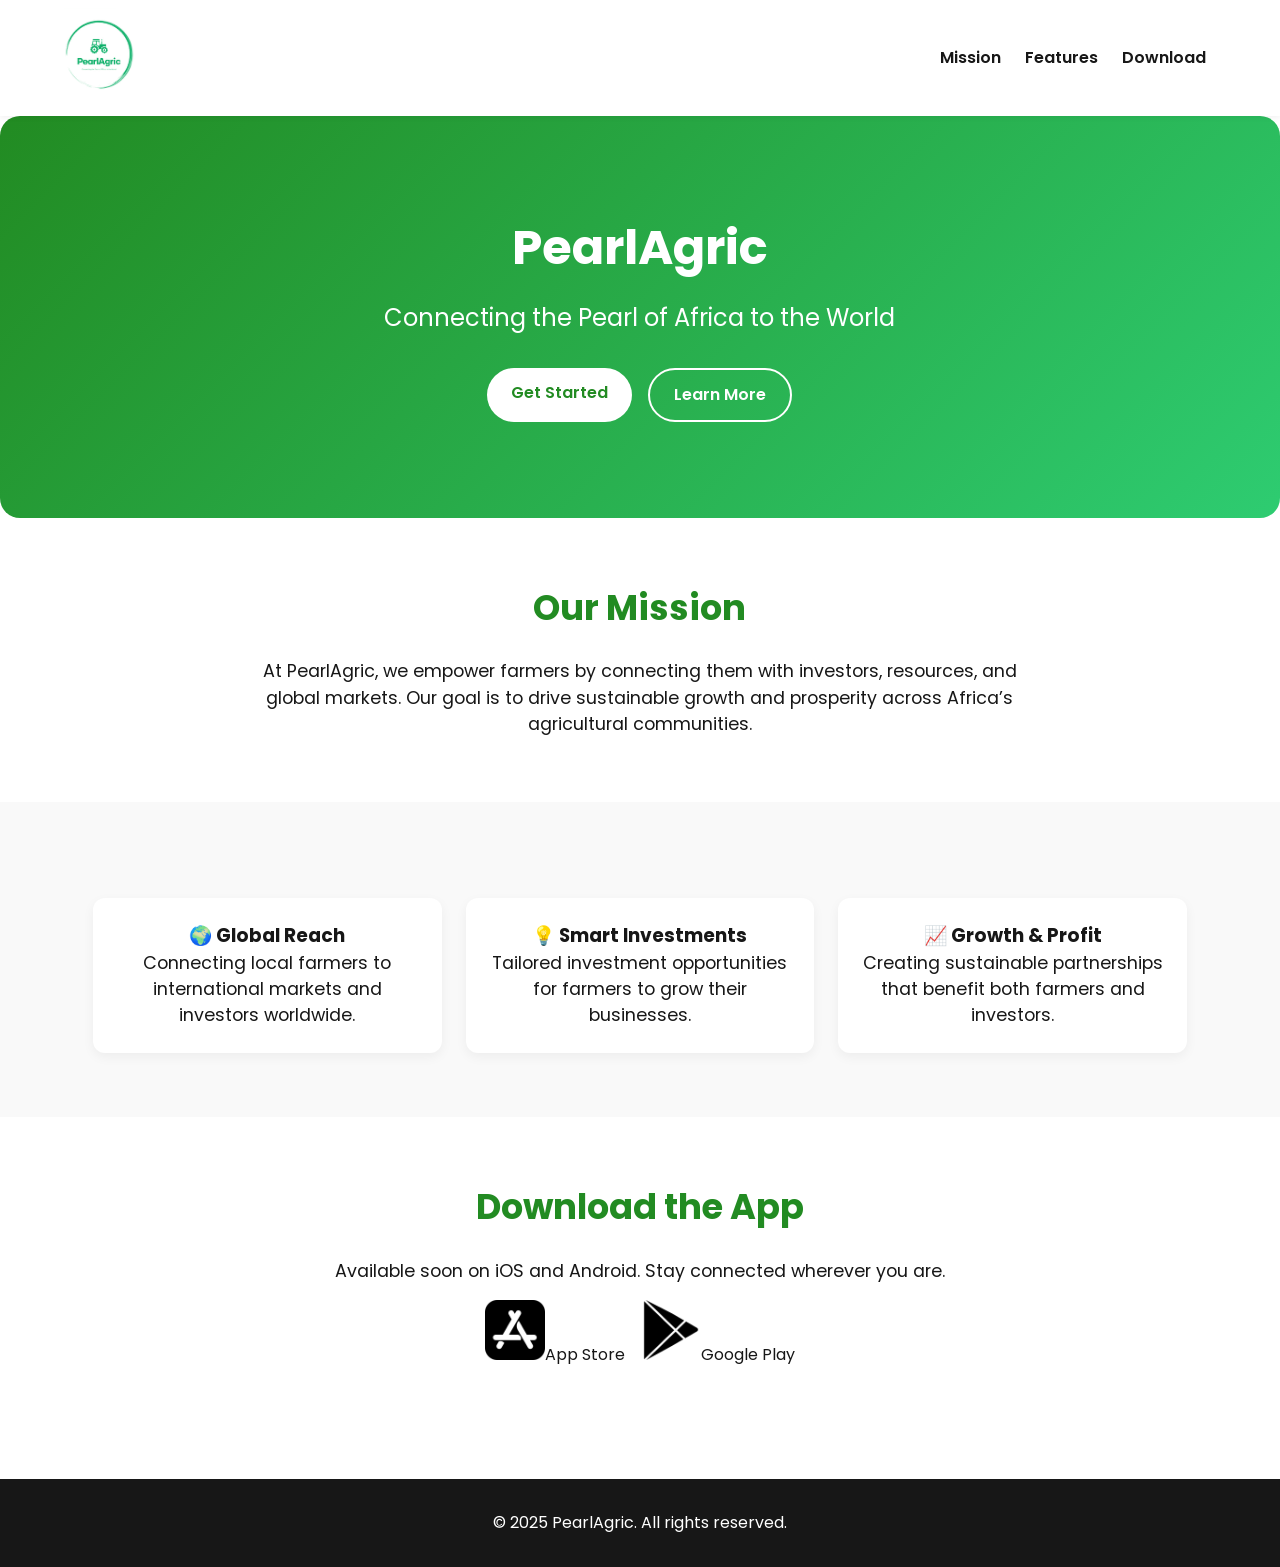
==== index.html @ 077fff8e "Initial commit - PearlAgric landing page" ====
<!DOCTYPE html>
<html lang="en">
<head>
  <meta charset="UTF-8" />
  <meta name="viewport" content="width=device-width, initial-scale=1.0"/>
  <title>PearlAgric | Connecting the Pearl of Africa to the World</title>
  <link rel="stylesheet" href="styles.css"/>
  <link rel="preconnect" href="https://fonts.googleapis.com">
  <link href="https://fonts.googleapis.com/css2?family=Poppins:wght@400;600;700&family=Roboto+Mono:wght@400;500&display=swap" rel="stylesheet">
</head>
<body>
  <!-- Navbar -->
  <header class="navbar">
    <div class="container nav-content">
      <img src="images/logo.png" alt="PearlAgric Logo" class="logo"/>
      <nav>
        <ul>
          <li><a href="#mission">Mission</a></li>
          <li><a href="#features">Features</a></li>
          <li><a href="#download">Download</a></li>
        </ul>
      </nav>
    </div>
  </header>

  <!-- Hero Section -->
  <section class="hero">
    <div class="container hero-content">
      <h1>PearlAgric</h1>
      <p class="slogan">Connecting the Pearl of Africa to the World</p>
      <div class="cta-buttons">
        <a href="#download" class="btn primary">Get Started</a>
        <a href="#mission" class="btn secondary">Learn More</a>
      </div>
    </div>
  </section>

  <!-- Mission Section -->
  <section id="mission" class="section">
    <div class="container">
      <h2>Our Mission</h2>
      <p>
        At PearlAgric, we empower farmers by connecting them with investors, resources, 
        and global markets. Our goal is to drive sustainable growth and prosperity across Africa’s agricultural communities.
      </p>
    </div>
  </section>

  <!-- Features Section -->
  <section id="features" class="section light">
    <div class="container features-grid">
      <div class="feature-card">
        <h3>🌍 Global Reach</h3>
        <p>Connecting local farmers to international markets and investors worldwide.</p>
      </div>
      <div class="feature-card">
        <h3>💡 Smart Investments</h3>
        <p>Tailored investment opportunities for farmers to grow their businesses.</p>
      </div>
      <div class="feature-card">
        <h3>📈 Growth & Profit</h3>
        <p>Creating sustainable partnerships that benefit both farmers and investors.</p>
      </div>
    </div>
  </section>

  <!-- Download Section -->
  <section id="download" class="section download-section">
    <div class="container download-content">
      <h2>Download the App</h2>
      <p>Available soon on iOS and Android. Stay connected wherever you are.</p>
      <div class="store-buttons">
        <a href="#"><img src="images/appstore.png" alt="Download on App Store"/><span>App Store</span></a>
        <a href="#"><img src="images/playstore.png" alt="Get it on Google Play"/><span>Google Play</span></a>
      </div>
    </div>
  </section>

  <!-- Footer -->
  <footer class="footer">
    <div class="container">
      <p>© 2025 PearlAgric. All rights reserved.</p>
    </div>
  </footer>
</body>
</html>
---- styles.css ----
/* Reset & Global */
* {
  margin: 0;
  padding: 0;
  box-sizing: border-box;
}

body {
  font-family: 'Poppins', sans-serif;
  background: #fff;
  color: #171717;
  line-height: 1.5;
}

a {
  text-decoration: none;
  color: inherit;
}

/* Container */
.container {
  width: 90%;
  max-width: 1200px;
  margin: 0 auto;
}

/* Navbar */
.navbar {
  background: #fff;
  box-shadow: 0 2px 5px rgba(0,0,0,0.05);
  padding: 0.5rem 0;
  position: sticky;
  top: 0;
  z-index: 10;
}

.nav-content {
  display: flex;
  justify-content: space-between;
  align-items: center;
  flex-wrap: wrap;
  gap: 1rem;
  padding: 5
}

.logo {
  max-height: 100px;
  width: auto;
}

.nav-content ul {
  display: flex;
  list-style: none;
  gap: 1.5rem;
  flex-wrap: wrap;
padding-right: 10px
}

.nav-content a {
  font-weight: 600;
  transition: 0.3s;
}

.nav-content a:hover {
  color: #228b22;
}

/* Hero */
.hero {
  background: linear-gradient(135deg, #228b22, #2ecc71);
  color: #fff;
  text-align: center;
  padding: clamp(3rem, 10vw, 6rem) 2rem;
  border-radius: 20px;
}

.hero h1 {
  font-size: clamp(2rem, 6vw, 3rem);
  font-weight: 700;
}

.slogan {
  margin: 1rem 0;
  font-size: clamp(1rem, 3vw, 1.5rem);
}

.cta-buttons {
  margin-top: 2rem;
  display: flex;
  gap: 1rem;
  justify-content: center;
  flex-wrap: wrap;
}

.btn {
  padding: 0.8rem 1.5rem;
  border-radius: 30px;
  font-weight: 600;
  text-decoration: none;
  transition: 0.3s;
}

.btn.primary {
  background: #fff;
  color: #228b22;
}

.btn.primary:hover {
  background: #f2f2f2;
}

.btn.secondary {
  border: 2px solid #fff;
  color: #fff;
}

.btn.secondary:hover {
  background: rgba(255,255,255,0.1);
}

/* Sections */
.section {
  padding: 4rem 2rem;
  text-align: center;
}

.section.light {
  background: #f9f9f9;
}

.section h2 {
  font-size: clamp(1.5rem, 4vw, 2.2rem);
  margin-bottom: 1.5rem;
  color: #228b22;
}

.section p {
  max-width: 800px;
  margin: 0 auto;
  font-size: clamp(0.9rem, 2.5vw, 1.1rem);
}

/* Features */
.features-grid {
  display: grid;
  grid-template-columns: repeat(auto-fit, minmax(220px, 1fr));
  gap: 1.5rem;
  margin-top: 2rem;
}

.feature-card {
  background: #fff;
  padding: 1.5rem;
  border-radius: 12px;
  box-shadow: 0 4px 12px rgba(0,0,0,0.05);
  transition: transform 0.3s;
}

.feature-card:hover {
  transform: translateY(-5px);
}

/* Download Section */
.download-content {
  display: flex;
  flex-direction: column;
  align-items: center;
}

.store-buttons {
  display: flex;
  gap: 1rem;
  flex-wrap: wrap;
  justify-content: center;
  margin-top: 1rem;
}

.store-buttons img {
  height: 60px;
  transition: transform 0.2s;
}

.store-buttons img:hover {
  transform: scale(1.05);
}

/* Footer */
.footer {
  background: #171717;
  color: #fff;
  text-align: center;
  padding: 2rem 0;
  margin-top: 3rem;
}

/* Responsive tweaks */
@media (max-width: 768px) {
  .nav-content ul {
    flex-direction: column;
    gap: 0.8rem;
    margin-top: 0.5rem;
  }

  .cta-buttons {
    flex-direction: column;
  }

  .features-grid {
    gap: 1rem;
  }

  .hero h1 {
    font-size: 2rem;
  }

  .slogan {
    font-size: 1rem;
  }
}

@media (max-width: 480px) {
  .hero {
    padding: 2rem 1rem;
  }

  .btn {
    width: 100%;
    text-align: center;
  }
}
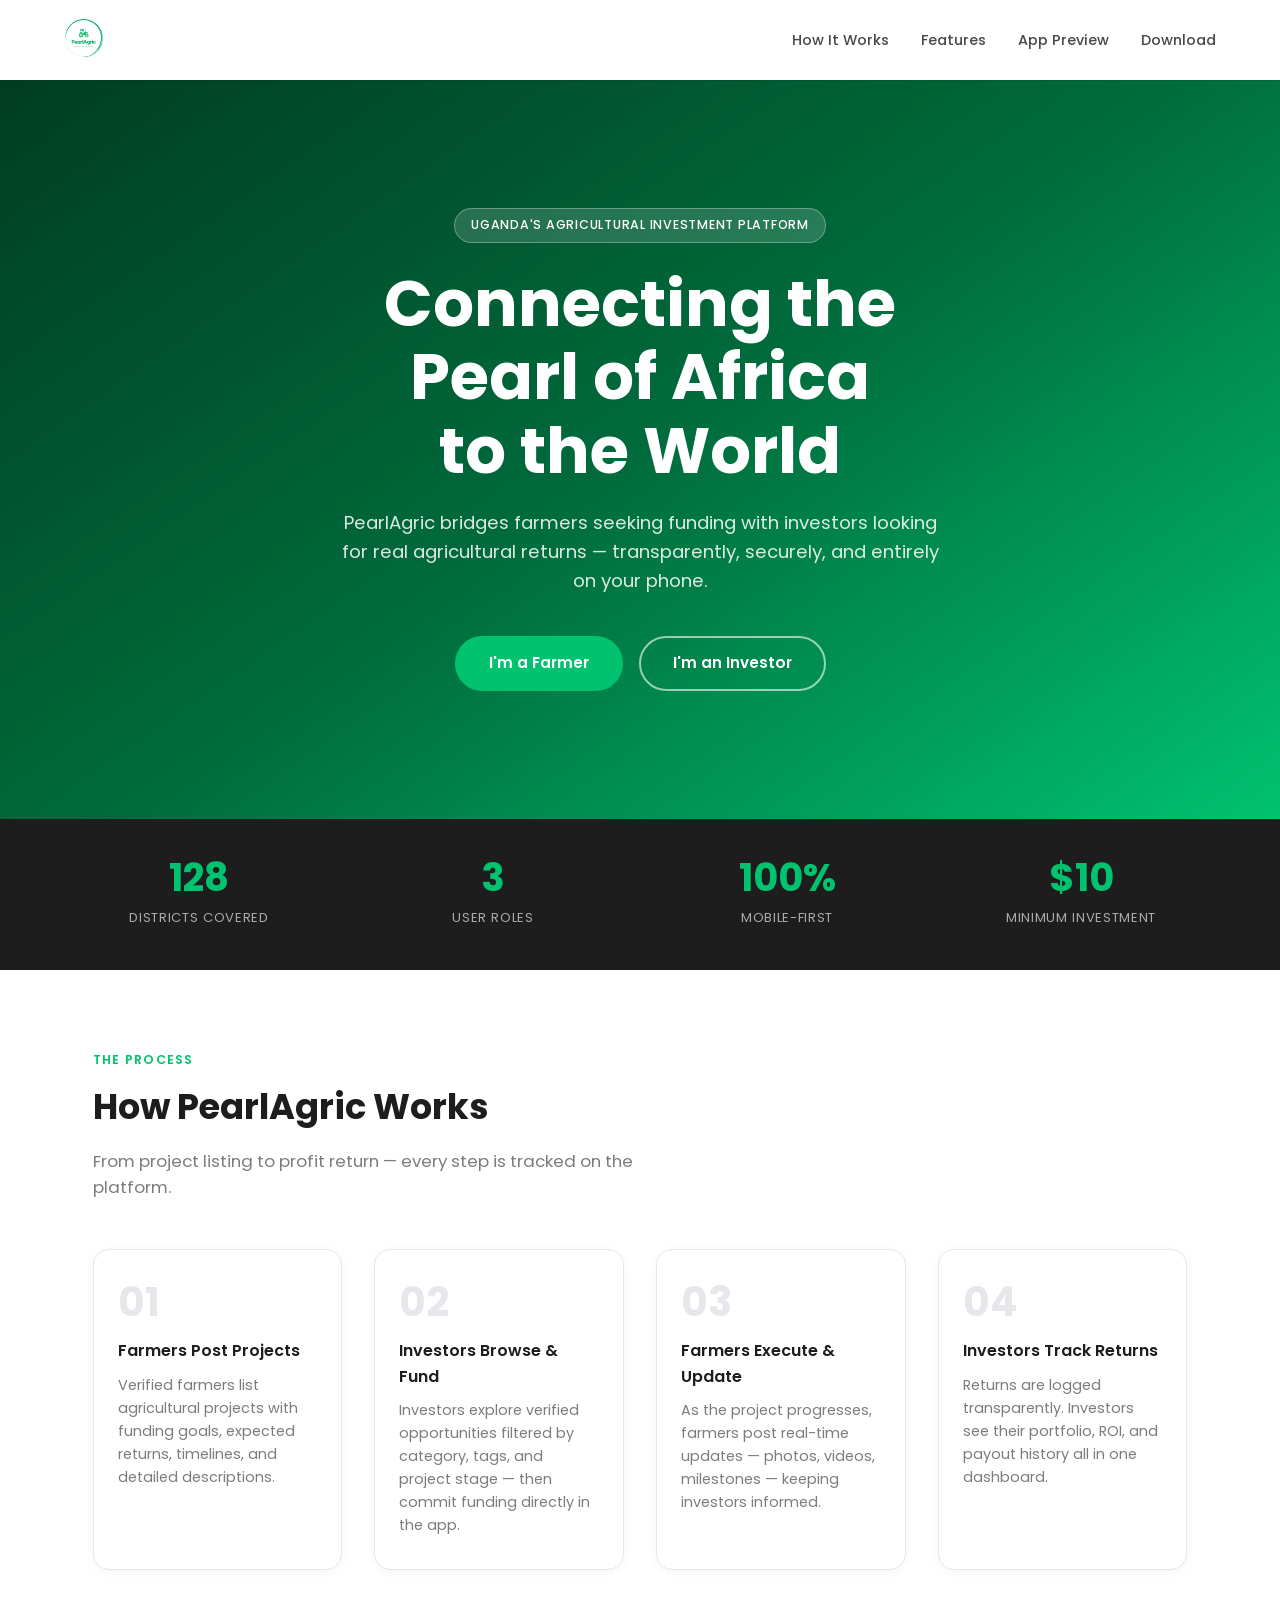
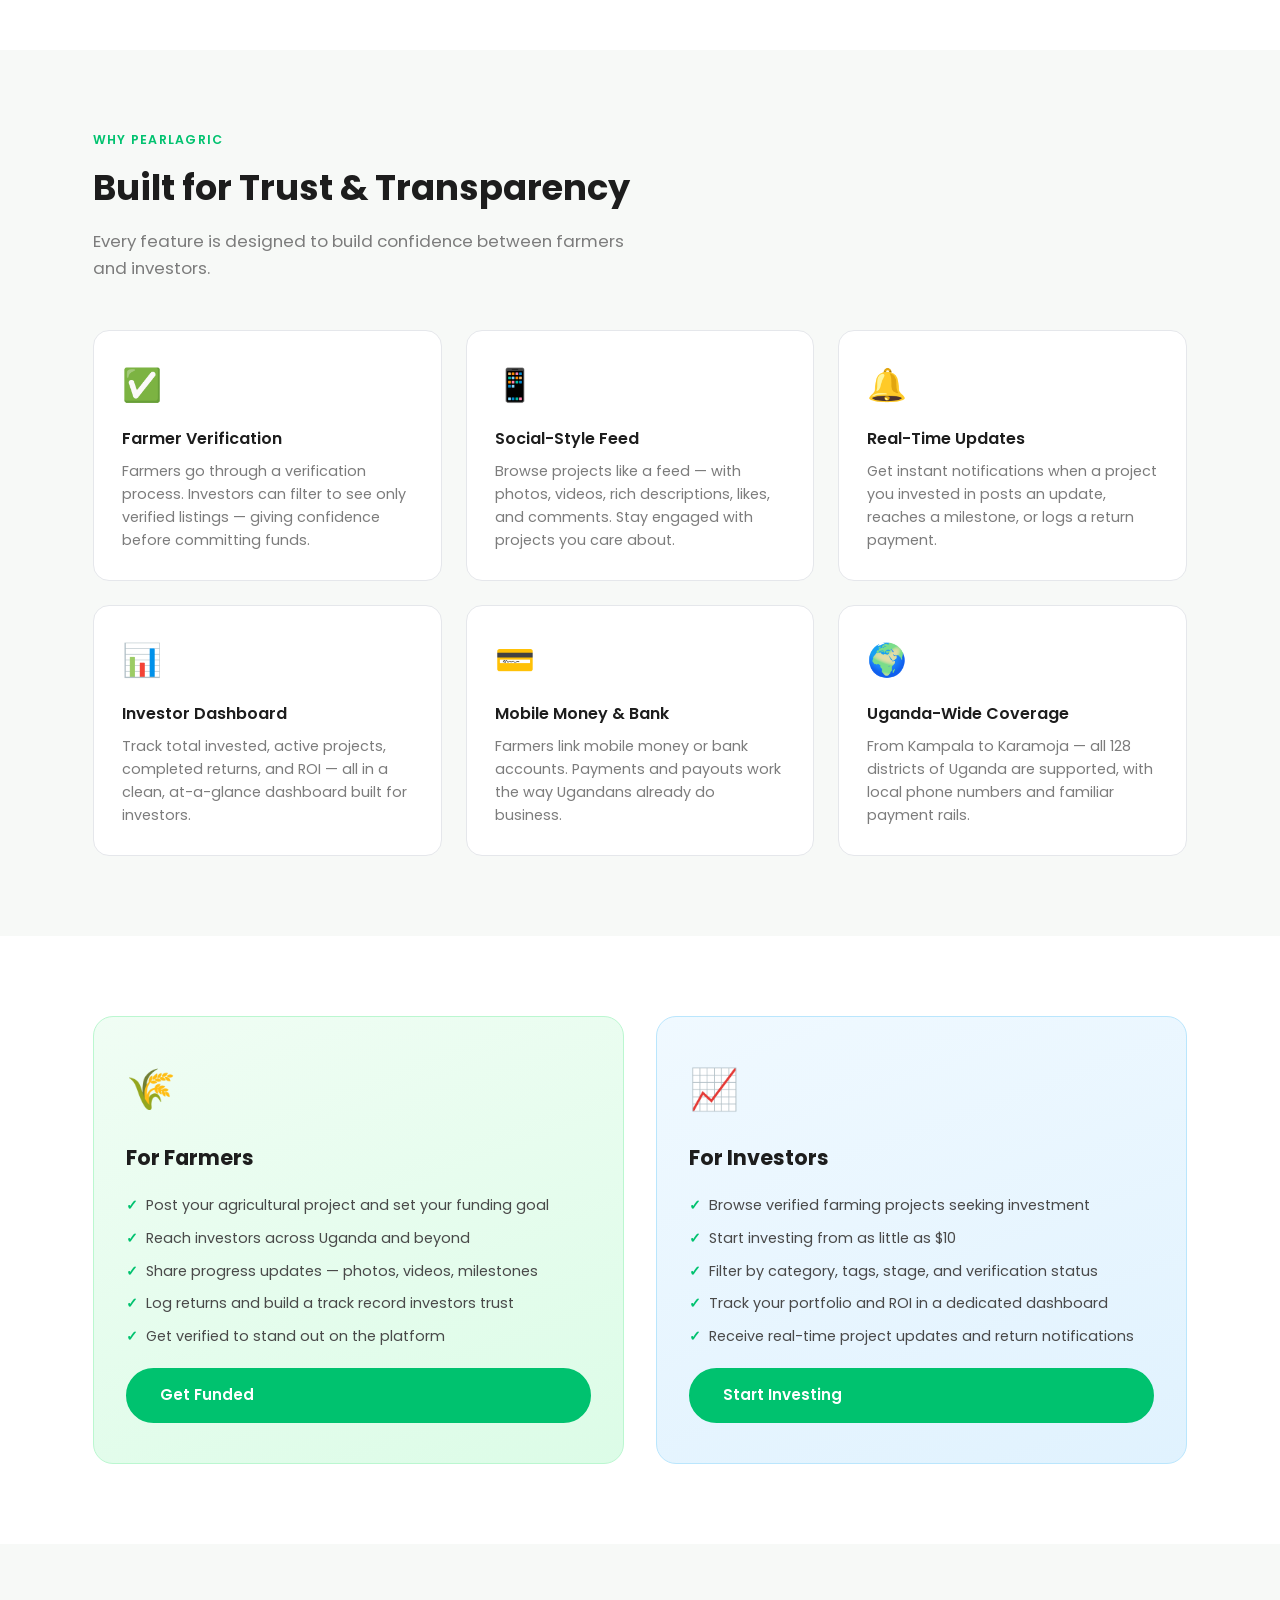
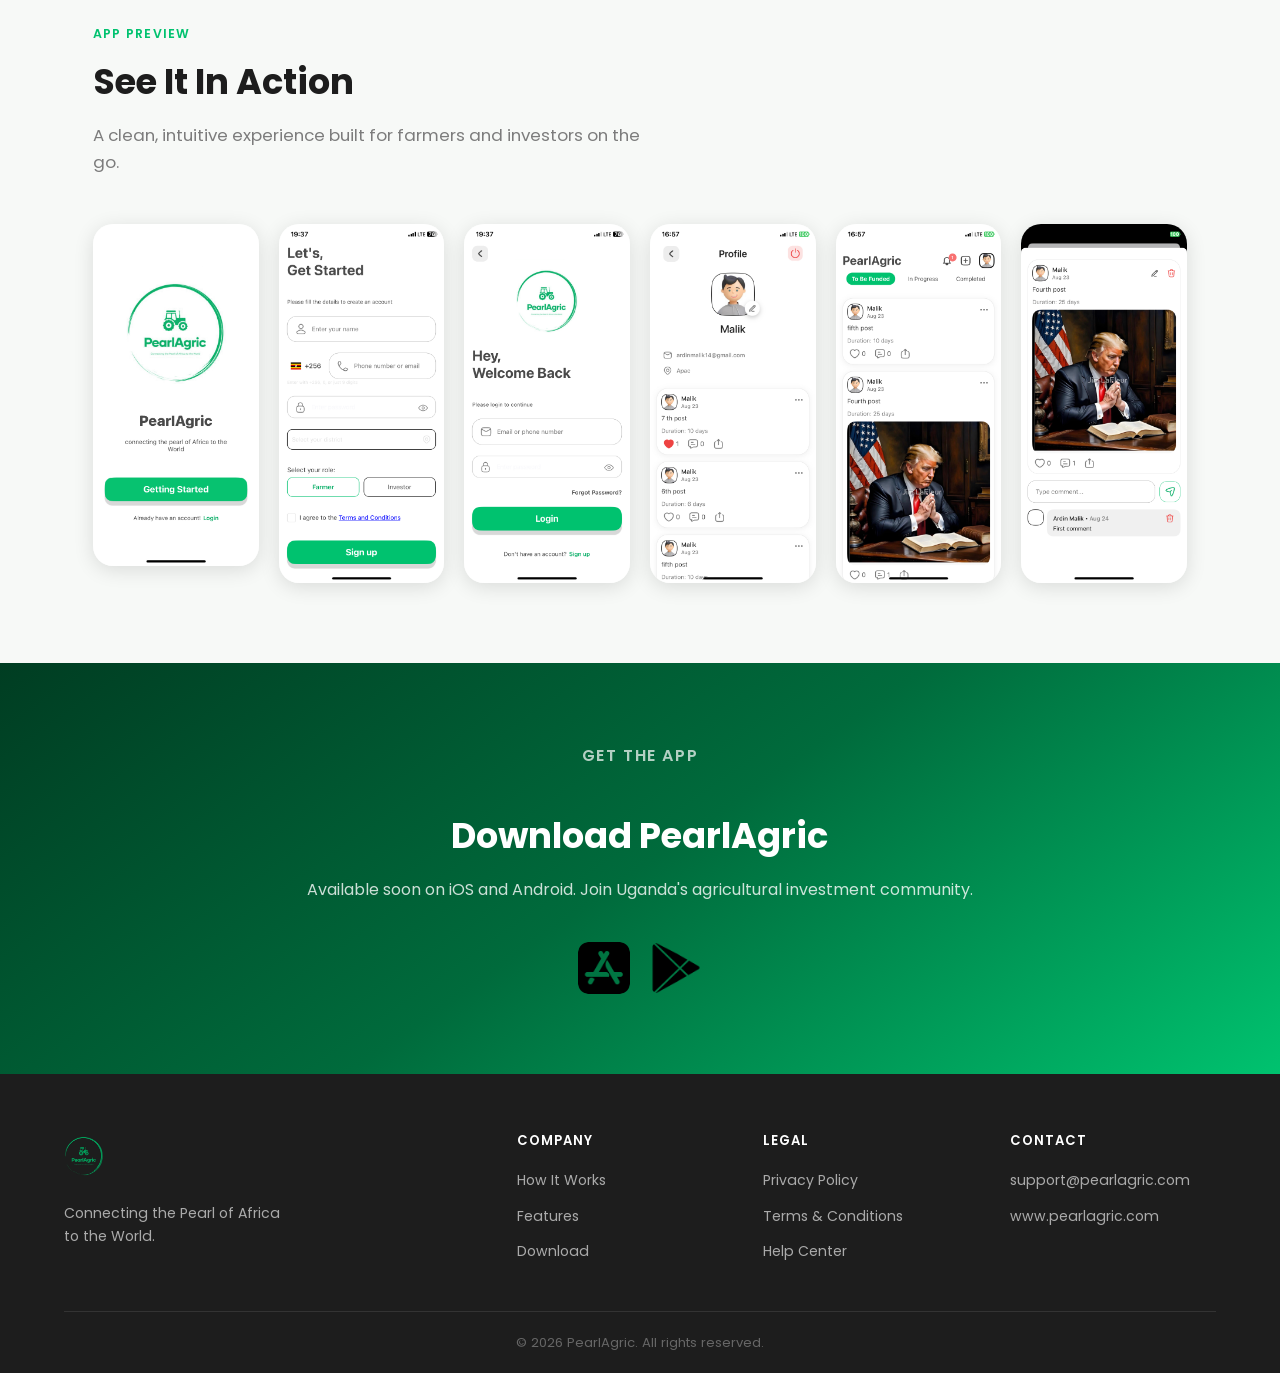
==== commit 5f1a20dc: "Redesign landing page to reflect PearlAgric app Rewrote index.html and styles.css to accurately repr" ====
--- a/index.html
+++ b/index.html
@@ -6,81 +6,231 @@
   <title>PearlAgric | Connecting the Pearl of Africa to the World</title>
   <link rel="stylesheet" href="styles.css"/>
   <link rel="preconnect" href="https://fonts.googleapis.com">
-  <link href="https://fonts.googleapis.com/css2?family=Poppins:wght@400;600;700&family=Roboto+Mono:wght@400;500&display=swap" rel="stylesheet">
+  <link href="https://fonts.googleapis.com/css2?family=Poppins:wght@400;500;600;700&display=swap" rel="stylesheet">
 </head>
 <body>
+
   <!-- Navbar -->
   <header class="navbar">
     <div class="container nav-content">
       <img src="images/logo.png" alt="PearlAgric Logo" class="logo"/>
       <nav>
         <ul>
-          <li><a href="#mission">Mission</a></li>
+          <li><a href="#how-it-works">How It Works</a></li>
+          <li><a href="#features">Features</a></li>
+          <li><a href="#screenshots">App Preview</a></li>
+          <li><a href="#download">Download</a></li>
+        </ul>
+      </nav>
+    </div>
+  </header>
+
+  <!-- Hero -->
+  <section class="hero">
+    <div class="container hero-content">
+      <span class="hero-badge">Uganda's Agricultural Investment Platform</span>
+      <h1>Connecting the<br/>Pearl of Africa<br/>to the World</h1>
+      <p class="slogan">PearlAgric bridges farmers seeking funding with investors looking for real agricultural returns — transparently, securely, and entirely on your phone.</p>
+      <div class="cta-buttons">
+        <a href="#download" class="btn primary">I'm a Farmer</a>
+        <a href="#download" class="btn secondary">I'm an Investor</a>
+      </div>
+    </div>
+  </section>
+
+  <!-- Stats Bar -->
+  <section class="stats-bar">
+    <div class="container stats-grid">
+      <div class="stat">
+        <span class="stat-number">128</span>
+        <span class="stat-label">Districts Covered</span>
+      </div>
+      <div class="stat">
+        <span class="stat-number">3</span>
+        <span class="stat-label">User Roles</span>
+      </div>
+      <div class="stat">
+        <span class="stat-number">100%</span>
+        <span class="stat-label">Mobile-First</span>
+      </div>
+      <div class="stat">
+        <span class="stat-number">$10</span>
+        <span class="stat-label">Minimum Investment</span>
+      </div>
+    </div>
+  </section>
+
+  <!-- How It Works -->
+  <section id="how-it-works" class="section">
+    <div class="container">
+      <p class="section-label">The Process</p>
+      <h2>How PearlAgric Works</h2>
+      <p class="section-sub">From project listing to profit return — every step is tracked on the platform.</p>
+      <div class="steps-grid">
+        <div class="step">
+          <div class="step-number">01</div>
+          <h3>Farmers Post Projects</h3>
+          <p>Verified farmers list agricultural projects with funding goals, expected returns, timelines, and detailed descriptions.</p>
+        </div>
+        <div class="step">
+          <div class="step-number">02</div>
+          <h3>Investors Browse & Fund</h3>
+          <p>Investors explore verified opportunities filtered by category, tags, and project stage — then commit funding directly in the app.</p>
+        </div>
+        <div class="step">
+          <div class="step-number">03</div>
+          <h3>Farmers Execute & Update</h3>
+          <p>As the project progresses, farmers post real-time updates — photos, videos, milestones — keeping investors informed.</p>
+        </div>
+        <div class="step">
+          <div class="step-number">04</div>
+          <h3>Investors Track Returns</h3>
+          <p>Returns are logged transparently. Investors see their portfolio, ROI, and payout history all in one dashboard.</p>
+        </div>
+      </div>
+    </div>
+  </section>
+
+  <!-- Features -->
+  <section id="features" class="section light">
+    <div class="container">
+      <p class="section-label">Why PearlAgric</p>
+      <h2>Built for Trust & Transparency</h2>
+      <p class="section-sub">Every feature is designed to build confidence between farmers and investors.</p>
+      <div class="features-grid">
+        <div class="feature-card">
+          <div class="feature-icon">✅</div>
+          <h3>Farmer Verification</h3>
+          <p>Farmers go through a verification process. Investors can filter to see only verified listings — giving confidence before committing funds.</p>
+        </div>
+        <div class="feature-card">
+          <div class="feature-icon">📱</div>
+          <h3>Social-Style Feed</h3>
+          <p>Browse projects like a feed — with photos, videos, rich descriptions, likes, and comments. Stay engaged with projects you care about.</p>
+        </div>
+        <div class="feature-card">
+          <div class="feature-icon">🔔</div>
+          <h3>Real-Time Updates</h3>
+          <p>Get instant notifications when a project you invested in posts an update, reaches a milestone, or logs a return payment.</p>
+        </div>
+        <div class="feature-card">
+          <div class="feature-icon">📊</div>
+          <h3>Investor Dashboard</h3>
+          <p>Track total invested, active projects, completed returns, and ROI — all in a clean, at-a-glance dashboard built for investors.</p>
+        </div>
+        <div class="feature-card">
+          <div class="feature-icon">💳</div>
+          <h3>Mobile Money & Bank</h3>
+          <p>Farmers link mobile money or bank accounts. Payments and payouts work the way Ugandans already do business.</p>
+        </div>
+        <div class="feature-card">
+          <div class="feature-icon">🌍</div>
+          <h3>Uganda-Wide Coverage</h3>
+          <p>From Kampala to Karamoja — all 128 districts of Uganda are supported, with local phone numbers and familiar payment rails.</p>
+        </div>
+      </div>
+    </div>
+  </section>
+
+  <!-- For Farmers vs Investors -->
+  <section class="audience-split section">
+    <div class="container audience-grid">
+      <div class="audience-card farmer">
+        <div class="audience-icon">🌾</div>
+        <h3>For Farmers</h3>
+        <ul>
+          <li>Post your agricultural project and set your funding goal</li>
+          <li>Reach investors across Uganda and beyond</li>
+          <li>Share progress updates — photos, videos, milestones</li>
+          <li>Log returns and build a track record investors trust</li>
+          <li>Get verified to stand out on the platform</li>
+        </ul>
+        <a href="#download" class="btn primary">Get Funded</a>
+      </div>
+      <div class="audience-card investor">
+        <div class="audience-icon">📈</div>
+        <h3>For Investors</h3>
+        <ul>
+          <li>Browse verified farming projects seeking investment</li>
+          <li>Start investing from as little as $10</li>
+          <li>Filter by category, tags, stage, and verification status</li>
+          <li>Track your portfolio and ROI in a dedicated dashboard</li>
+          <li>Receive real-time project updates and return notifications</li>
+        </ul>
+        <a href="#download" class="btn primary">Start Investing</a>
+      </div>
+    </div>
+  </section>
+
+  <!-- App Screenshots -->
+  <section id="screenshots" class="section light">
+    <div class="container">
+      <p class="section-label">App Preview</p>
+      <h2>See It In Action</h2>
+      <p class="section-sub">A clean, intuitive experience built for farmers and investors on the go.</p>
+      <div class="screenshots-grid">
+        <img src="screenshots/upcoming-app/screenshot1.png" alt="PearlAgric app screenshot 1" class="screenshot"/>
+        <img src="screenshots/upcoming-app/screenshot2.png" alt="PearlAgric app screenshot 2" class="screenshot"/>
+        <img src="screenshots/upcoming-app/screenshot3.PNG" alt="PearlAgric app screenshot 3" class="screenshot"/>
+        <img src="screenshots/upcoming-app/screenshot4.jpg" alt="PearlAgric app screenshot 4" class="screenshot"/>
+        <img src="screenshots/upcoming-app/screenshot5.png" alt="PearlAgric app screenshot 5" class="screenshot"/>
+        <img src="screenshots/upcoming-app/screenshot6.png" alt="PearlAgric app screenshot 6" class="screenshot"/>
+      </div>
+    </div>
+  </section>
+
+  <!-- Download -->
+  <section id="download" class="section download-section">
+    <div class="container download-content">
+      <p class="section-label light-label">Get the App</p>
+      <h2>Download PearlAgric</h2>
+      <p>Available soon on iOS and Android. Join Uganda's agricultural investment community.</p>
+      <div class="store-buttons">
+        <a href="#" class="store-btn">
+          <img src="images/appstore.png" alt="Download on the App Store"/>
+        </a>
+        <a href="#" class="store-btn">
+          <img src="images/playstore.png" alt="Get it on Google Play"/>
+        </a>
+      </div>
+    </div>
+  </section>
+
+  <!-- Footer -->
+  <footer class="footer">
+    <div class="container footer-content">
+      <div class="footer-brand">
+        <img src="images/logo.png" alt="PearlAgric Logo" class="footer-logo"/>
+        <p>Connecting the Pearl of Africa to the World.</p>
+      </div>
+      <div class="footer-links">
+        <h4>Company</h4>
+        <ul>
+          <li><a href="#how-it-works">How It Works</a></li>
           <li><a href="#features">Features</a></li>
           <li><a href="#download">Download</a></li>
         </ul>
-      </nav>
-    </div>
-  </header>
-
-  <!-- Hero Section -->
-  <section class="hero">
-    <div class="container hero-content">
-      <h1>PearlAgric</h1>
-      <p class="slogan">Connecting the Pearl of Africa to the World</p>
-      <div class="cta-buttons">
-        <a href="#download" class="btn primary">Get Started</a>
-        <a href="#mission" class="btn secondary">Learn More</a>
-      </div>
-    </div>
-  </section>
-
-  <!-- Mission Section -->
-  <section id="mission" class="section">
-    <div class="container">
-      <h2>Our Mission</h2>
-      <p>
-        At PearlAgric, we empower farmers by connecting them with investors, resources, 
-        and global markets. Our goal is to drive sustainable growth and prosperity across Africa’s agricultural communities.
-      </p>
-    </div>
-  </section>
-
-  <!-- Features Section -->
-  <section id="features" class="section light">
-    <div class="container features-grid">
-      <div class="feature-card">
-        <h3>🌍 Global Reach</h3>
-        <p>Connecting local farmers to international markets and investors worldwide.</p>
-      </div>
-      <div class="feature-card">
-        <h3>💡 Smart Investments</h3>
-        <p>Tailored investment opportunities for farmers to grow their businesses.</p>
-      </div>
-      <div class="feature-card">
-        <h3>📈 Growth & Profit</h3>
-        <p>Creating sustainable partnerships that benefit both farmers and investors.</p>
-      </div>
-    </div>
-  </section>
-
-  <!-- Download Section -->
-  <section id="download" class="section download-section">
-    <div class="container download-content">
-      <h2>Download the App</h2>
-      <p>Available soon on iOS and Android. Stay connected wherever you are.</p>
-      <div class="store-buttons">
-        <a href="#"><img src="images/appstore.png" alt="Download on App Store"/><span>App Store</span></a>
-        <a href="#"><img src="images/playstore.png" alt="Get it on Google Play"/><span>Google Play</span></a>
-      </div>
-    </div>
-  </section>
-
-  <!-- Footer -->
-  <footer class="footer">
-    <div class="container">
-      <p>© 2025 PearlAgric. All rights reserved.</p>
+      </div>
+      <div class="footer-links">
+        <h4>Legal</h4>
+        <ul>
+          <li><a href="#">Privacy Policy</a></li>
+          <li><a href="#">Terms & Conditions</a></li>
+          <li><a href="#">Help Center</a></li>
+        </ul>
+      </div>
+      <div class="footer-links">
+        <h4>Contact</h4>
+        <ul>
+          <li><a href="mailto:support@pearlagric.com">support@pearlagric.com</a></li>
+          <li><a href="http://www.pearlagric.com">www.pearlagric.com</a></li>
+        </ul>
+      </div>
+    </div>
+    <div class="footer-bottom">
+      <p>© 2026 PearlAgric. All rights reserved.</p>
     </div>
   </footer>
+
 </body>
 </html>
--- a/styles.css
+++ b/styles.css
@@ -8,8 +8,8 @@
 body {
   font-family: 'Poppins', sans-serif;
   background: #fff;
-  color: #171717;
-  line-height: 1.5;
+  color: #494949;
+  line-height: 1.6;
 }
 
 a {
@@ -27,65 +27,86 @@
 /* Navbar */
 .navbar {
   background: #fff;
-  box-shadow: 0 2px 5px rgba(0,0,0,0.05);
-  padding: 0.5rem 0;
+  box-shadow: 0 1px 0 rgba(0,0,0,0.08);
+  padding: 0.75rem 0;
   position: sticky;
   top: 0;
-  z-index: 10;
+  z-index: 100;
 }
 
 .nav-content {
   display: flex;
   justify-content: space-between;
   align-items: center;
+  gap: 1rem;
+}
+
+.logo {
+  height: 56px;
+  width: auto;
+}
+
+.nav-content nav ul {
+  display: flex;
+  list-style: none;
+  gap: 2rem;
   flex-wrap: wrap;
-  gap: 1rem;
-  padding: 5
-}
-
-.logo {
-  max-height: 100px;
-  width: auto;
-}
-
-.nav-content ul {
-  display: flex;
-  list-style: none;
-  gap: 1.5rem;
-  flex-wrap: wrap;
-padding-right: 10px
 }
 
 .nav-content a {
-  font-weight: 600;
-  transition: 0.3s;
+  font-size: 0.9rem;
+  font-weight: 500;
+  color: #494949;
+  transition: color 0.2s;
 }
 
 .nav-content a:hover {
-  color: #228b22;
+  color: #00C26F;
 }
 
 /* Hero */
 .hero {
-  background: linear-gradient(135deg, #228b22, #2ecc71);
-  color: #fff;
+  background: linear-gradient(145deg, #003d22 0%, #006b3c 50%, #00C26F 100%);
+  color: #fff;
+  padding: clamp(4rem, 12vw, 8rem) 2rem;
   text-align: center;
-  padding: clamp(3rem, 10vw, 6rem) 2rem;
+}
+
+.hero-content {
+  max-width: 780px;
+  margin: 0 auto;
+}
+
+.hero-badge {
+  display: inline-block;
+  background: rgba(255,255,255,0.15);
+  border: 1px solid rgba(255,255,255,0.3);
+  color: #fff;
+  font-size: 0.78rem;
+  font-weight: 500;
+  letter-spacing: 0.06em;
+  text-transform: uppercase;
+  padding: 0.4rem 1rem;
   border-radius: 20px;
+  margin-bottom: 1.5rem;
 }
 
 .hero h1 {
-  font-size: clamp(2rem, 6vw, 3rem);
+  font-size: clamp(2.4rem, 7vw, 4rem);
   font-weight: 700;
+  line-height: 1.15;
+  margin-bottom: 1.25rem;
+  color: #fff;
 }
 
 .slogan {
-  margin: 1rem 0;
-  font-size: clamp(1rem, 3vw, 1.5rem);
+  font-size: clamp(1rem, 2.5vw, 1.15rem);
+  color: rgba(255,255,255,0.85);
+  max-width: 600px;
+  margin: 0 auto 2.5rem;
 }
 
 .cta-buttons {
-  margin-top: 2rem;
   display: flex;
   gap: 1rem;
   justify-content: center;
@@ -93,138 +114,413 @@
 }
 
 .btn {
-  padding: 0.8rem 1.5rem;
+  padding: 0.85rem 2rem;
   border-radius: 30px;
   font-weight: 600;
-  text-decoration: none;
-  transition: 0.3s;
+  font-size: 0.95rem;
+  transition: all 0.2s;
+  display: inline-block;
 }
 
 .btn.primary {
-  background: #fff;
-  color: #228b22;
+  background: #00C26F;
+  color: #fff;
+  border: 2px solid #00C26F;
 }
 
 .btn.primary:hover {
-  background: #f2f2f2;
+  background: #00AC62;
+  border-color: #00AC62;
+  transform: translateY(-1px);
 }
 
 .btn.secondary {
-  border: 2px solid #fff;
-  color: #fff;
+  background: transparent;
+  color: #fff;
+  border: 2px solid rgba(255,255,255,0.6);
 }
 
 .btn.secondary:hover {
   background: rgba(255,255,255,0.1);
+  border-color: #fff;
+  transform: translateY(-1px);
+}
+
+/* Stats Bar */
+.stats-bar {
+  background: #1D1D1D;
+  padding: 2.5rem 0;
+}
+
+.stats-grid {
+  display: grid;
+  grid-template-columns: repeat(auto-fit, minmax(140px, 1fr));
+  gap: 1.5rem;
+  text-align: center;
+}
+
+.stat-number {
+  display: block;
+  font-size: clamp(1.8rem, 4vw, 2.4rem);
+  font-weight: 700;
+  color: #00C26F;
+  line-height: 1;
+  margin-bottom: 0.4rem;
+}
+
+.stat-label {
+  font-size: 0.82rem;
+  color: #aaa;
+  text-transform: uppercase;
+  letter-spacing: 0.05em;
 }
 
 /* Sections */
 .section {
-  padding: 4rem 2rem;
-  text-align: center;
+  padding: clamp(3rem, 8vw, 5rem) 2rem;
 }
 
 .section.light {
-  background: #f9f9f9;
+  background: #f7f9f7;
+}
+
+.section-label {
+  font-size: 0.78rem;
+  font-weight: 600;
+  text-transform: uppercase;
+  letter-spacing: 0.1em;
+  color: #00C26F;
+  margin-bottom: 0.6rem;
 }
 
 .section h2 {
-  font-size: clamp(1.5rem, 4vw, 2.2rem);
-  margin-bottom: 1.5rem;
-  color: #228b22;
-}
-
-.section p {
-  max-width: 800px;
-  margin: 0 auto;
-  font-size: clamp(0.9rem, 2.5vw, 1.1rem);
+  font-size: clamp(1.6rem, 4vw, 2.2rem);
+  font-weight: 700;
+  color: #1D1D1D;
+  margin-bottom: 0.75rem;
+}
+
+.section-sub {
+  font-size: clamp(0.9rem, 2vw, 1.05rem);
+  color: #7C7C7C;
+  max-width: 560px;
+  margin-bottom: 3rem;
+}
+
+/* How It Works */
+.steps-grid {
+  display: grid;
+  grid-template-columns: repeat(auto-fit, minmax(220px, 1fr));
+  gap: 2rem;
+  counter-reset: steps;
+}
+
+.step {
+  position: relative;
+  padding: 2rem 1.5rem;
+  background: #fff;
+  border-radius: 16px;
+  border: 1px solid #e5e7eb;
+  box-shadow: 0 2px 12px rgba(0,0,0,0.04);
+  transition: transform 0.2s, box-shadow 0.2s;
+}
+
+.step:hover {
+  transform: translateY(-4px);
+  box-shadow: 0 8px 24px rgba(0,194,111,0.1);
+}
+
+.step-number {
+  font-size: 2.5rem;
+  font-weight: 700;
+  color: #e5e7eb;
+  line-height: 1;
+  margin-bottom: 1rem;
+}
+
+.step h3 {
+  font-size: 1rem;
+  font-weight: 600;
+  color: #1D1D1D;
+  margin-bottom: 0.6rem;
+}
+
+.step p {
+  font-size: 0.9rem;
+  color: #7C7C7C;
+  line-height: 1.6;
 }
 
 /* Features */
 .features-grid {
   display: grid;
-  grid-template-columns: repeat(auto-fit, minmax(220px, 1fr));
+  grid-template-columns: repeat(auto-fit, minmax(280px, 1fr));
   gap: 1.5rem;
-  margin-top: 2rem;
 }
 
 .feature-card {
   background: #fff;
-  padding: 1.5rem;
-  border-radius: 12px;
-  box-shadow: 0 4px 12px rgba(0,0,0,0.05);
-  transition: transform 0.3s;
+  padding: 1.75rem;
+  border-radius: 16px;
+  border: 1px solid #e5e7eb;
+  transition: transform 0.2s, box-shadow 0.2s;
 }
 
 .feature-card:hover {
-  transform: translateY(-5px);
-}
-
-/* Download Section */
-.download-content {
+  transform: translateY(-4px);
+  box-shadow: 0 8px 24px rgba(0,194,111,0.1);
+}
+
+.feature-icon {
+  font-size: 2rem;
+  margin-bottom: 1rem;
+}
+
+.feature-card h3 {
+  font-size: 1rem;
+  font-weight: 600;
+  color: #1D1D1D;
+  margin-bottom: 0.5rem;
+}
+
+.feature-card p {
+  font-size: 0.9rem;
+  color: #7C7C7C;
+  line-height: 1.6;
+}
+
+/* Audience Split */
+.audience-split {
+  background: #fff;
+}
+
+.audience-grid {
+  display: grid;
+  grid-template-columns: repeat(auto-fit, minmax(280px, 1fr));
+  gap: 2rem;
+}
+
+.audience-card {
+  padding: 2.5rem 2rem;
+  border-radius: 20px;
+  border: 1px solid #e5e7eb;
   display: flex;
   flex-direction: column;
-  align-items: center;
+  gap: 1.25rem;
+}
+
+.audience-card.farmer {
+  background: linear-gradient(160deg, #f0fdf4, #dcfce7);
+  border-color: #bbf7d0;
+}
+
+.audience-card.investor {
+  background: linear-gradient(160deg, #f0f9ff, #e0f2fe);
+  border-color: #bae6fd;
+}
+
+.audience-icon {
+  font-size: 2.5rem;
+}
+
+.audience-card h3 {
+  font-size: 1.3rem;
+  font-weight: 700;
+  color: #1D1D1D;
+}
+
+.audience-card ul {
+  list-style: none;
+  display: flex;
+  flex-direction: column;
+  gap: 0.6rem;
+  flex: 1;
+}
+
+.audience-card ul li {
+  font-size: 0.9rem;
+  color: #494949;
+  padding-left: 1.25rem;
+  position: relative;
+}
+
+.audience-card ul li::before {
+  content: '✓';
+  position: absolute;
+  left: 0;
+  color: #00C26F;
+  font-weight: 700;
+}
+
+/* Screenshots */
+.screenshots-grid {
+  display: grid;
+  grid-template-columns: repeat(auto-fit, minmax(160px, 1fr));
+  gap: 1.25rem;
+}
+
+.screenshot {
+  width: 100%;
+  border-radius: 20px;
+  box-shadow: 0 4px 20px rgba(0,0,0,0.12);
+  transition: transform 0.2s, box-shadow 0.2s;
+  display: block;
+}
+
+.screenshot:hover {
+  transform: translateY(-6px);
+  box-shadow: 0 12px 32px rgba(0,0,0,0.18);
+}
+
+/* Download */
+.download-section {
+  background: linear-gradient(145deg, #003d22 0%, #006b3c 50%, #00C26F 100%);
+  color: #fff;
+  text-align: center;
+}
+
+.download-section .section-label {
+  color: rgba(255,255,255,0.7);
+}
+
+.download-section h2 {
+  color: #fff;
+  margin-bottom: 0.75rem;
+}
+
+.download-section p {
+  color: rgba(255,255,255,0.8);
+  font-size: 1rem;
+  margin-bottom: 2.5rem;
 }
 
 .store-buttons {
   display: flex;
-  gap: 1rem;
+  gap: 1.25rem;
+  justify-content: center;
   flex-wrap: wrap;
-  justify-content: center;
-  margin-top: 1rem;
-}
-
-.store-buttons img {
-  height: 60px;
-  transition: transform 0.2s;
-}
-
-.store-buttons img:hover {
+}
+
+.store-btn img {
+  height: 52px;
+  display: block;
+  transition: transform 0.2s, opacity 0.2s;
+  border-radius: 10px;
+}
+
+.store-btn:hover img {
   transform: scale(1.05);
+  opacity: 0.9;
 }
 
 /* Footer */
 .footer {
-  background: #171717;
-  color: #fff;
+  background: #1D1D1D;
+  color: #aaa;
+  padding: 3.5rem 0 0;
+}
+
+.footer-content {
+  display: grid;
+  grid-template-columns: 2fr 1fr 1fr 1fr;
+  gap: 2.5rem;
+  padding-bottom: 3rem;
+  border-bottom: 1px solid #333;
+}
+
+.footer-brand {
+  display: flex;
+  flex-direction: column;
+  gap: 1rem;
+}
+
+.footer-logo {
+  height: 56px;
+  width: auto;
+  align-self: flex-start;
+}
+
+.footer-brand p {
+  font-size: 0.88rem;
+  line-height: 1.6;
+  max-width: 220px;
+}
+
+.footer-links h4 {
+  font-size: 0.82rem;
+  font-weight: 600;
+  text-transform: uppercase;
+  letter-spacing: 0.08em;
+  color: #fff;
+  margin-bottom: 1rem;
+}
+
+.footer-links ul {
+  list-style: none;
+  display: flex;
+  flex-direction: column;
+  gap: 0.6rem;
+}
+
+.footer-links a {
+  font-size: 0.88rem;
+  color: #aaa;
+  transition: color 0.2s;
+}
+
+.footer-links a:hover {
+  color: #00C26F;
+}
+
+.footer-bottom {
   text-align: center;
-  padding: 2rem 0;
-  margin-top: 3rem;
-}
-
-/* Responsive tweaks */
+  padding: 1.25rem 0;
+  font-size: 0.82rem;
+  color: #666;
+}
+
+/* Responsive */
+@media (max-width: 900px) {
+  .footer-content {
+    grid-template-columns: 1fr 1fr;
+  }
+
+  .footer-brand {
+    grid-column: 1 / -1;
+  }
+}
+
 @media (max-width: 768px) {
-  .nav-content ul {
-    flex-direction: column;
-    gap: 0.8rem;
-    margin-top: 0.5rem;
+  .nav-content nav ul {
+    gap: 1.2rem;
   }
 
   .cta-buttons {
     flex-direction: column;
-  }
-
-  .features-grid {
-    gap: 1rem;
-  }
-
-  .hero h1 {
-    font-size: 2rem;
-  }
-
-  .slogan {
-    font-size: 1rem;
-  }
-}
-
-@media (max-width: 480px) {
-  .hero {
-    padding: 2rem 1rem;
+    align-items: center;
   }
 
   .btn {
     width: 100%;
+    max-width: 280px;
     text-align: center;
   }
-}
+
+  .screenshots-grid {
+    grid-template-columns: repeat(auto-fit, minmax(130px, 1fr));
+  }
+}
+
+@media (max-width: 600px) {
+  .nav-content nav {
+    display: none;
+  }
+
+  .footer-content {
+    grid-template-columns: 1fr;
+  }
+
+  .stats-grid {
+    grid-template-columns: 1fr 1fr;
+  }
+}
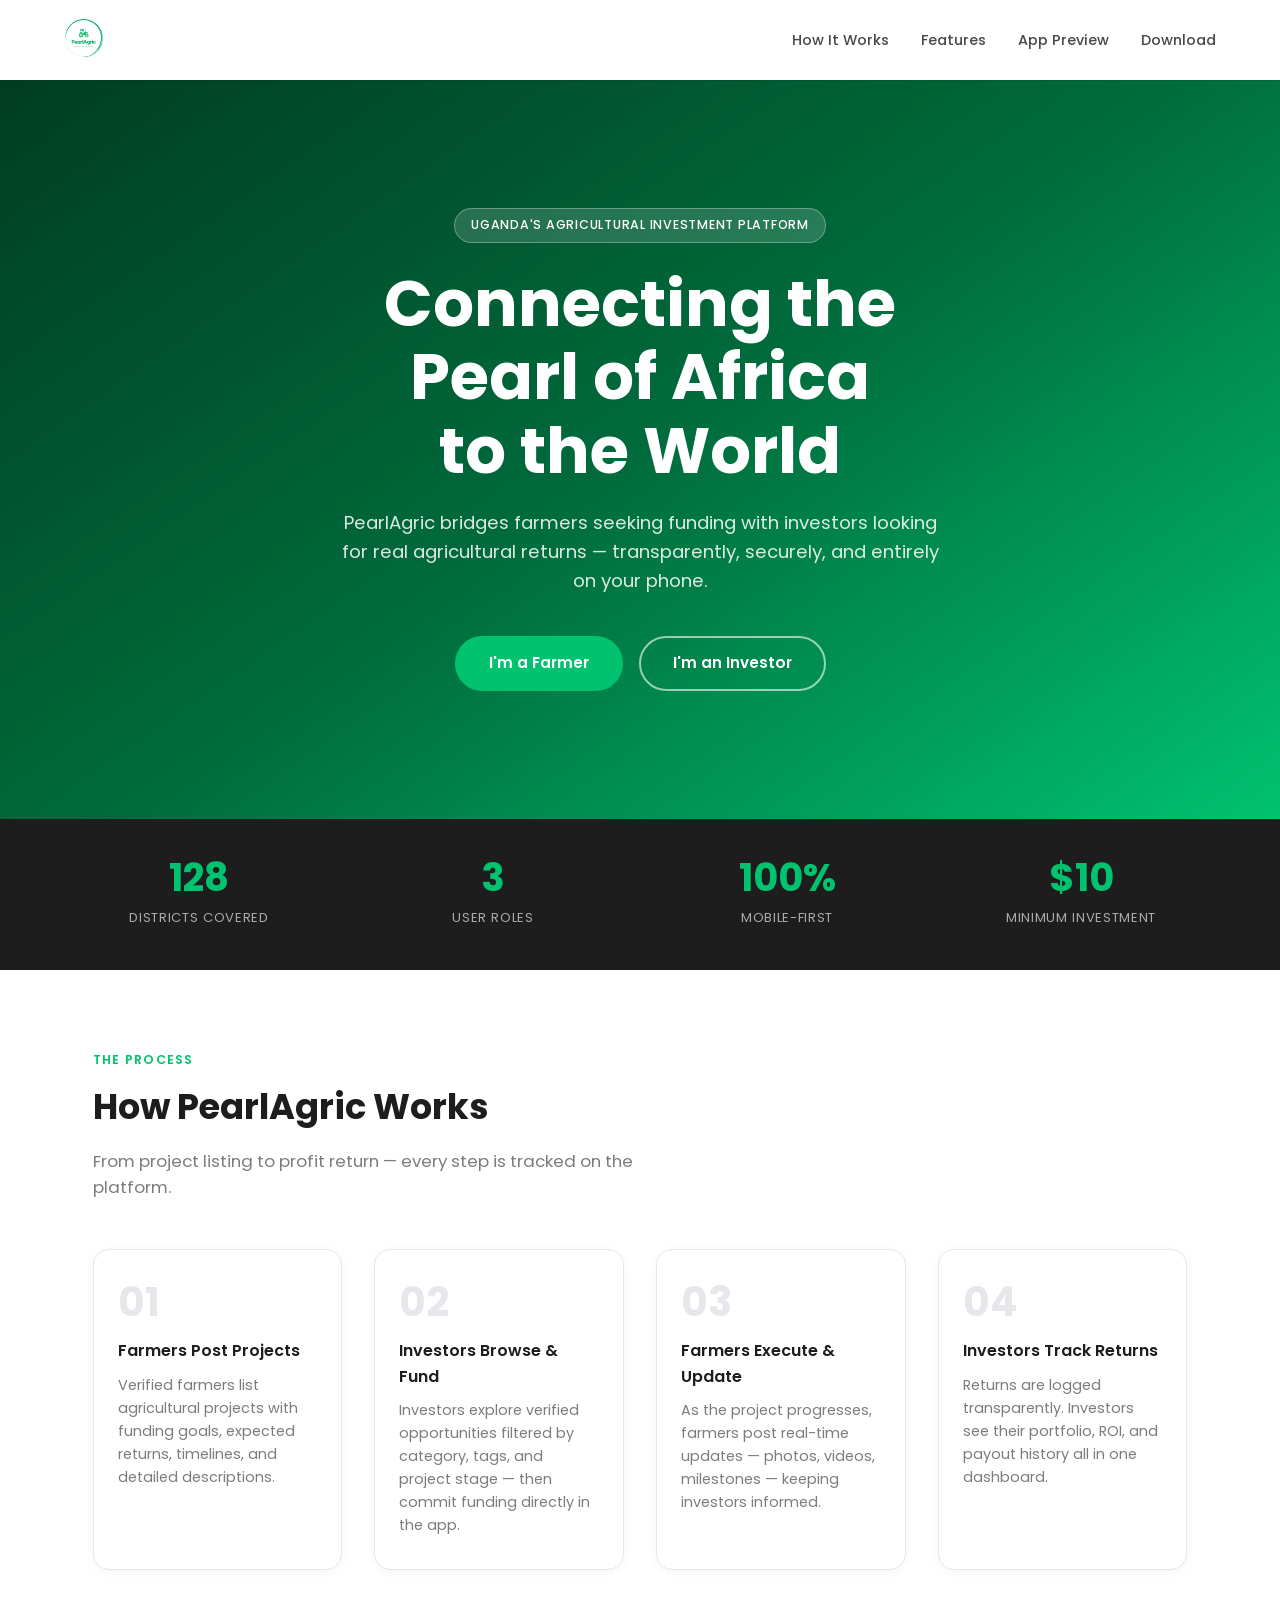
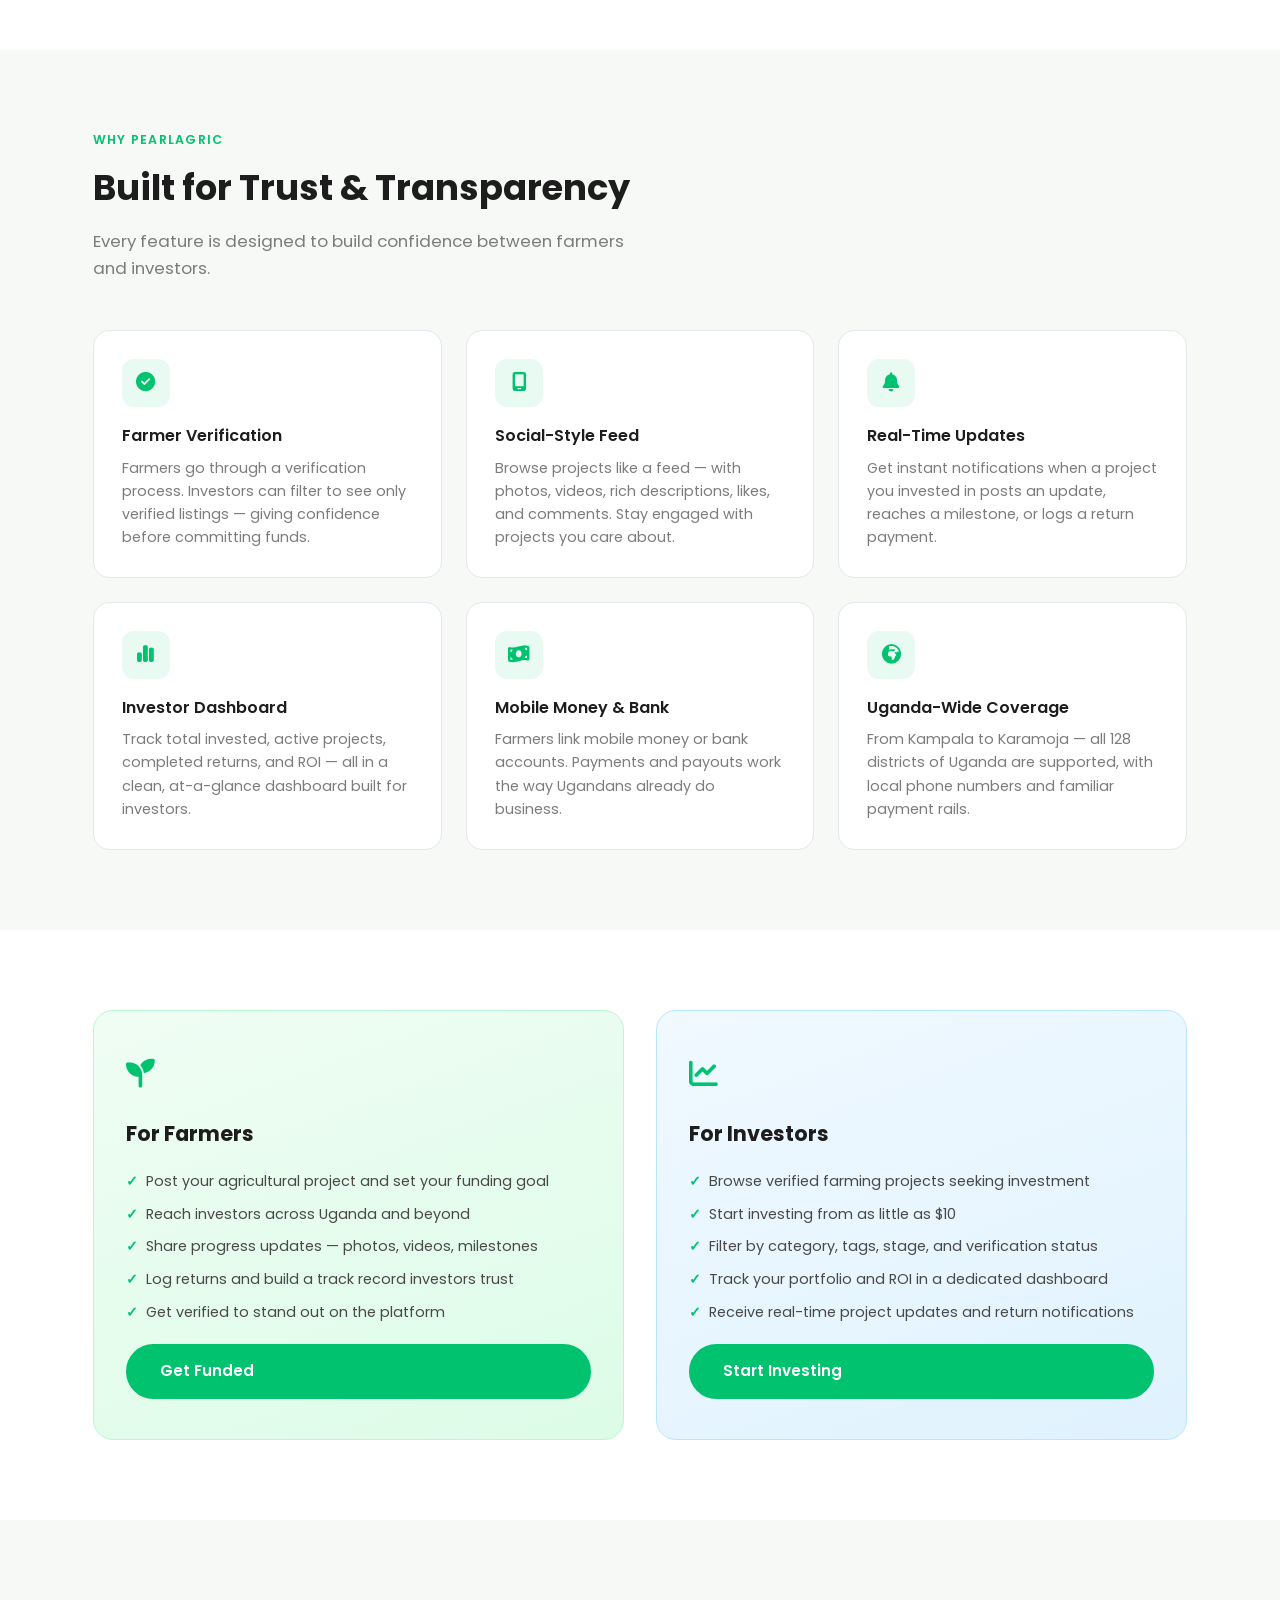
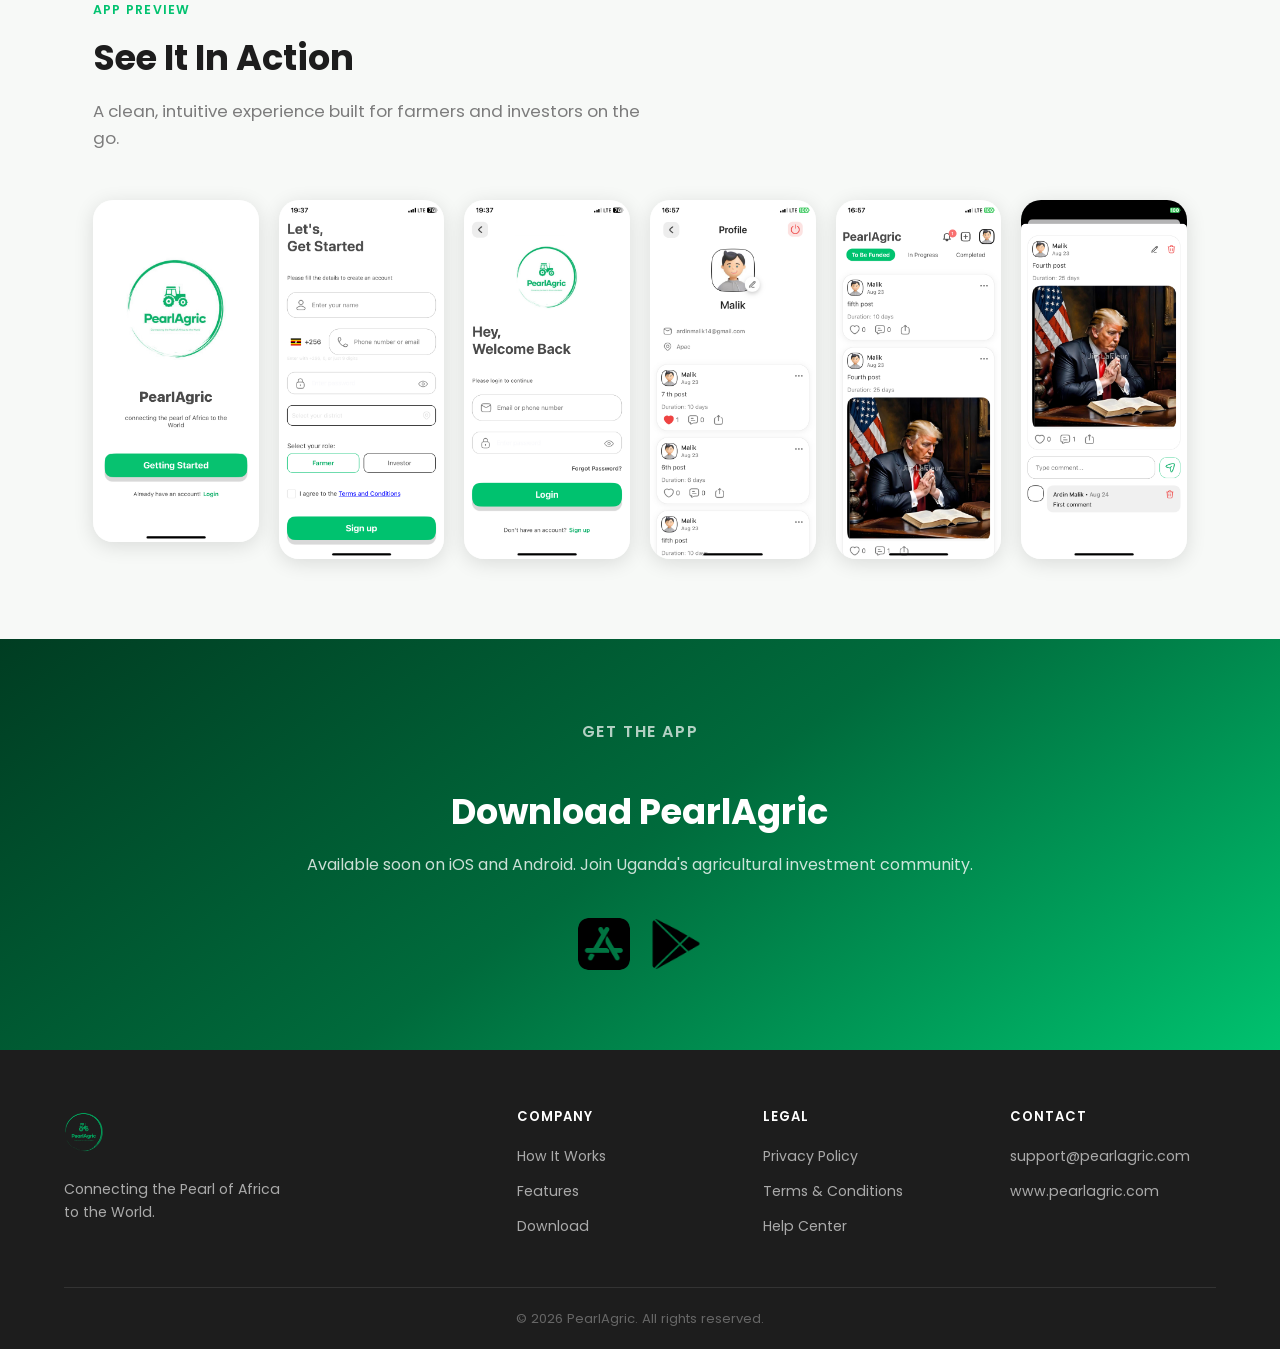
==== commit 8948de28: "Add hide-on-scroll behaviour to navbar Navbar now hides when the user scrolls down and reappears on " ====
--- a/index.html
+++ b/index.html
@@ -7,6 +7,7 @@
   <link rel="stylesheet" href="styles.css"/>
   <link rel="preconnect" href="https://fonts.googleapis.com">
   <link href="https://fonts.googleapis.com/css2?family=Poppins:wght@400;500;600;700&display=swap" rel="stylesheet">
+  <link rel="stylesheet" href="https://cdnjs.cloudflare.com/ajax/libs/font-awesome/6.5.0/css/all.min.css"/>
 </head>
 <body>
 
@@ -99,32 +100,32 @@
       <p class="section-sub">Every feature is designed to build confidence between farmers and investors.</p>
       <div class="features-grid">
         <div class="feature-card">
-          <div class="feature-icon">✅</div>
+          <div class="feature-icon"><i class="fa-solid fa-circle-check"></i></div>
           <h3>Farmer Verification</h3>
           <p>Farmers go through a verification process. Investors can filter to see only verified listings — giving confidence before committing funds.</p>
         </div>
         <div class="feature-card">
-          <div class="feature-icon">📱</div>
+          <div class="feature-icon"><i class="fa-solid fa-mobile-screen"></i></div>
           <h3>Social-Style Feed</h3>
           <p>Browse projects like a feed — with photos, videos, rich descriptions, likes, and comments. Stay engaged with projects you care about.</p>
         </div>
         <div class="feature-card">
-          <div class="feature-icon">🔔</div>
+          <div class="feature-icon"><i class="fa-solid fa-bell"></i></div>
           <h3>Real-Time Updates</h3>
           <p>Get instant notifications when a project you invested in posts an update, reaches a milestone, or logs a return payment.</p>
         </div>
         <div class="feature-card">
-          <div class="feature-icon">📊</div>
+          <div class="feature-icon"><i class="fa-solid fa-chart-simple"></i></div>
           <h3>Investor Dashboard</h3>
           <p>Track total invested, active projects, completed returns, and ROI — all in a clean, at-a-glance dashboard built for investors.</p>
         </div>
         <div class="feature-card">
-          <div class="feature-icon">💳</div>
+          <div class="feature-icon"><i class="fa-solid fa-money-bill-wave"></i></div>
           <h3>Mobile Money & Bank</h3>
           <p>Farmers link mobile money or bank accounts. Payments and payouts work the way Ugandans already do business.</p>
         </div>
         <div class="feature-card">
-          <div class="feature-icon">🌍</div>
+          <div class="feature-icon"><i class="fa-solid fa-earth-africa"></i></div>
           <h3>Uganda-Wide Coverage</h3>
           <p>From Kampala to Karamoja — all 128 districts of Uganda are supported, with local phone numbers and familiar payment rails.</p>
         </div>
@@ -136,7 +137,7 @@
   <section class="audience-split section">
     <div class="container audience-grid">
       <div class="audience-card farmer">
-        <div class="audience-icon">🌾</div>
+        <div class="audience-icon"><i class="fa-solid fa-seedling"></i></div>
         <h3>For Farmers</h3>
         <ul>
           <li>Post your agricultural project and set your funding goal</li>
@@ -148,7 +149,7 @@
         <a href="#download" class="btn primary">Get Funded</a>
       </div>
       <div class="audience-card investor">
-        <div class="audience-icon">📈</div>
+        <div class="audience-icon"><i class="fa-solid fa-chart-line"></i></div>
         <h3>For Investors</h3>
         <ul>
           <li>Browse verified farming projects seeking investment</li>
@@ -232,5 +233,28 @@
     </div>
   </footer>
 
+  <script>
+    (function () {
+      const navbar = document.querySelector('.navbar');
+      let lastY = window.scrollY;
+      let ticking = false;
+
+      window.addEventListener('scroll', function () {
+        if (!ticking) {
+          window.requestAnimationFrame(function () {
+            const currentY = window.scrollY;
+            if (currentY > lastY && currentY > 80) {
+              navbar.classList.add('hidden');
+            } else {
+              navbar.classList.remove('hidden');
+            }
+            lastY = currentY;
+            ticking = false;
+          });
+          ticking = true;
+        }
+      }, { passive: true });
+    })();
+  </script>
 </body>
 </html>
--- a/styles.css
+++ b/styles.css
@@ -32,6 +32,12 @@
   position: sticky;
   top: 0;
   z-index: 100;
+  transform: translateY(0);
+  transition: transform 0.3s ease, box-shadow 0.3s ease;
+}
+
+.navbar.hidden {
+  transform: translateY(-100%);
 }
 
 .nav-content {
@@ -272,8 +278,21 @@
 }
 
 .feature-icon {
-  font-size: 2rem;
+  width: 48px;
+  height: 48px;
+  background: #e8faf2;
+  border-radius: 12px;
+  display: flex;
+  align-items: center;
+  justify-content: center;
   margin-bottom: 1rem;
+  font-size: 1.2rem;
+  color: #00C26F;
+}
+
+.audience-icon {
+  font-size: 1.8rem;
+  color: #00C26F;
 }
 
 .feature-card h3 {
@@ -319,9 +338,6 @@
   border-color: #bae6fd;
 }
 
-.audience-icon {
-  font-size: 2.5rem;
-}
 
 .audience-card h3 {
   font-size: 1.3rem;
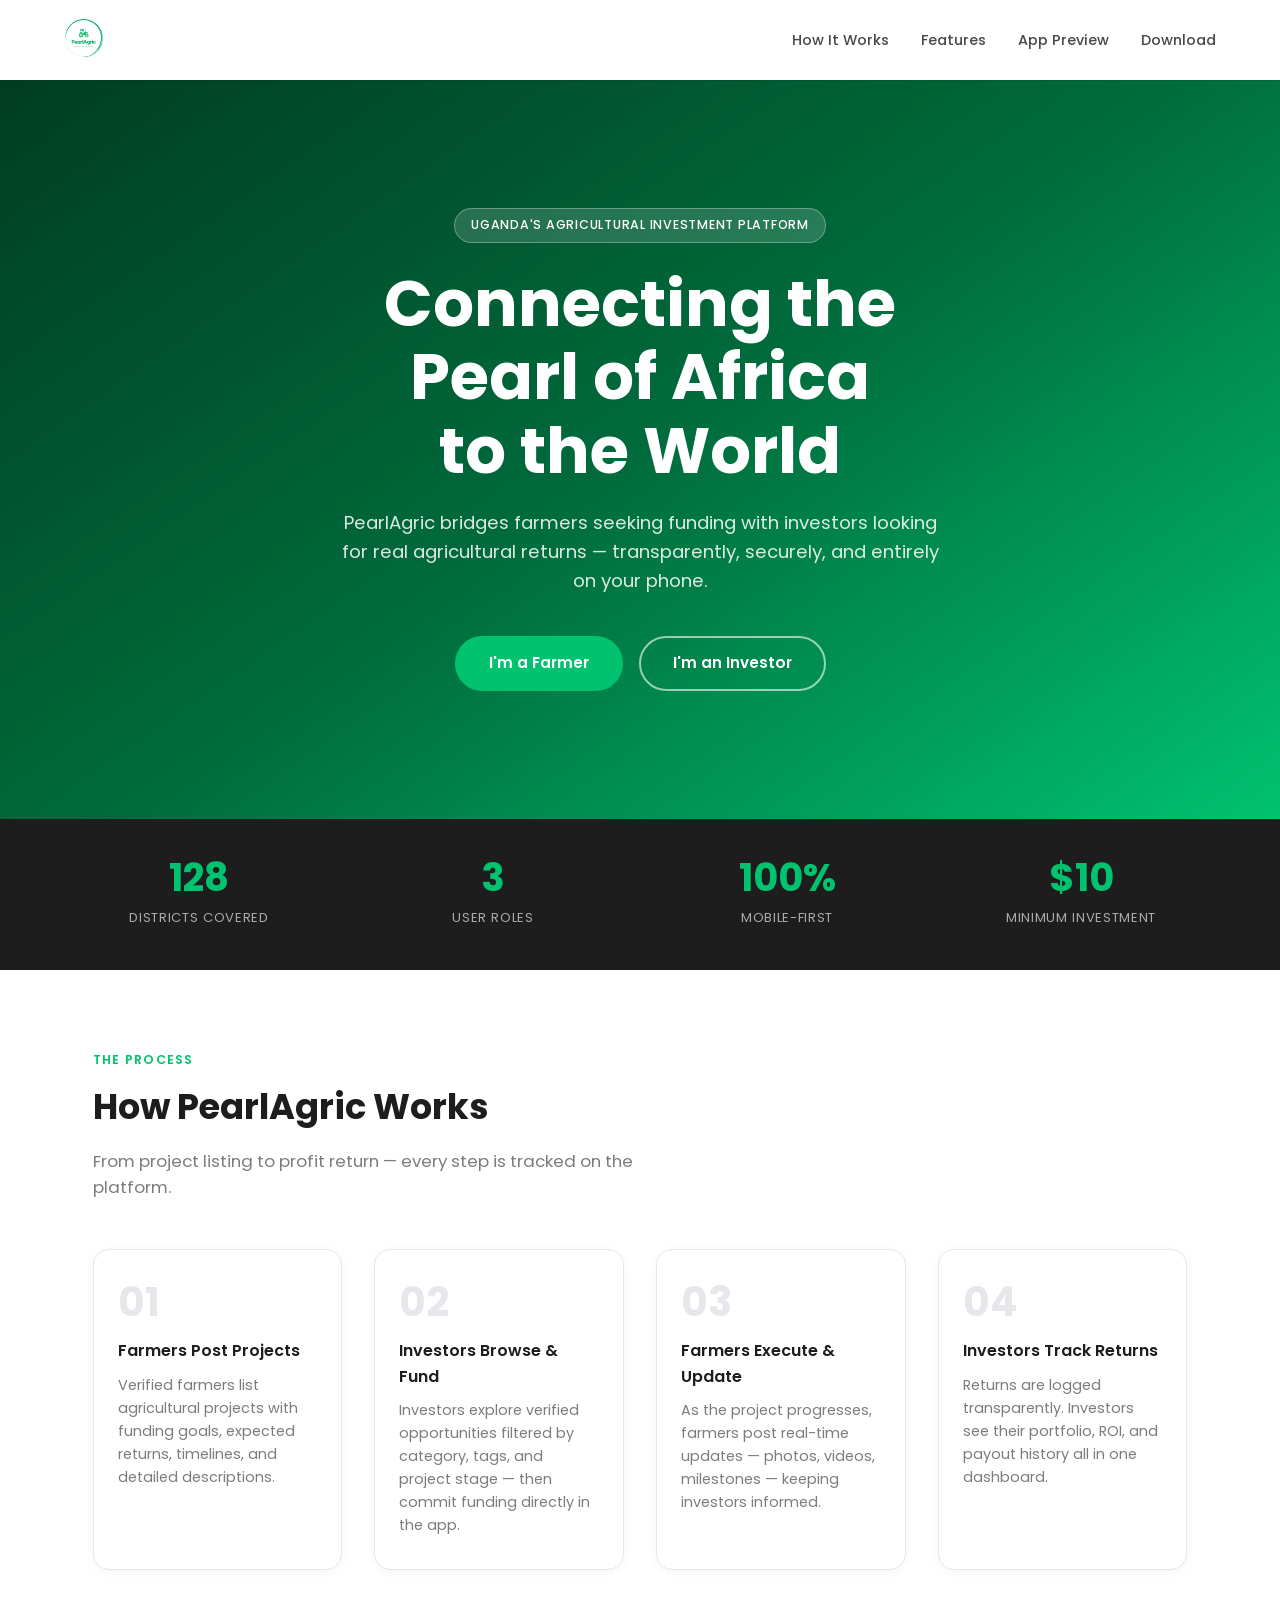
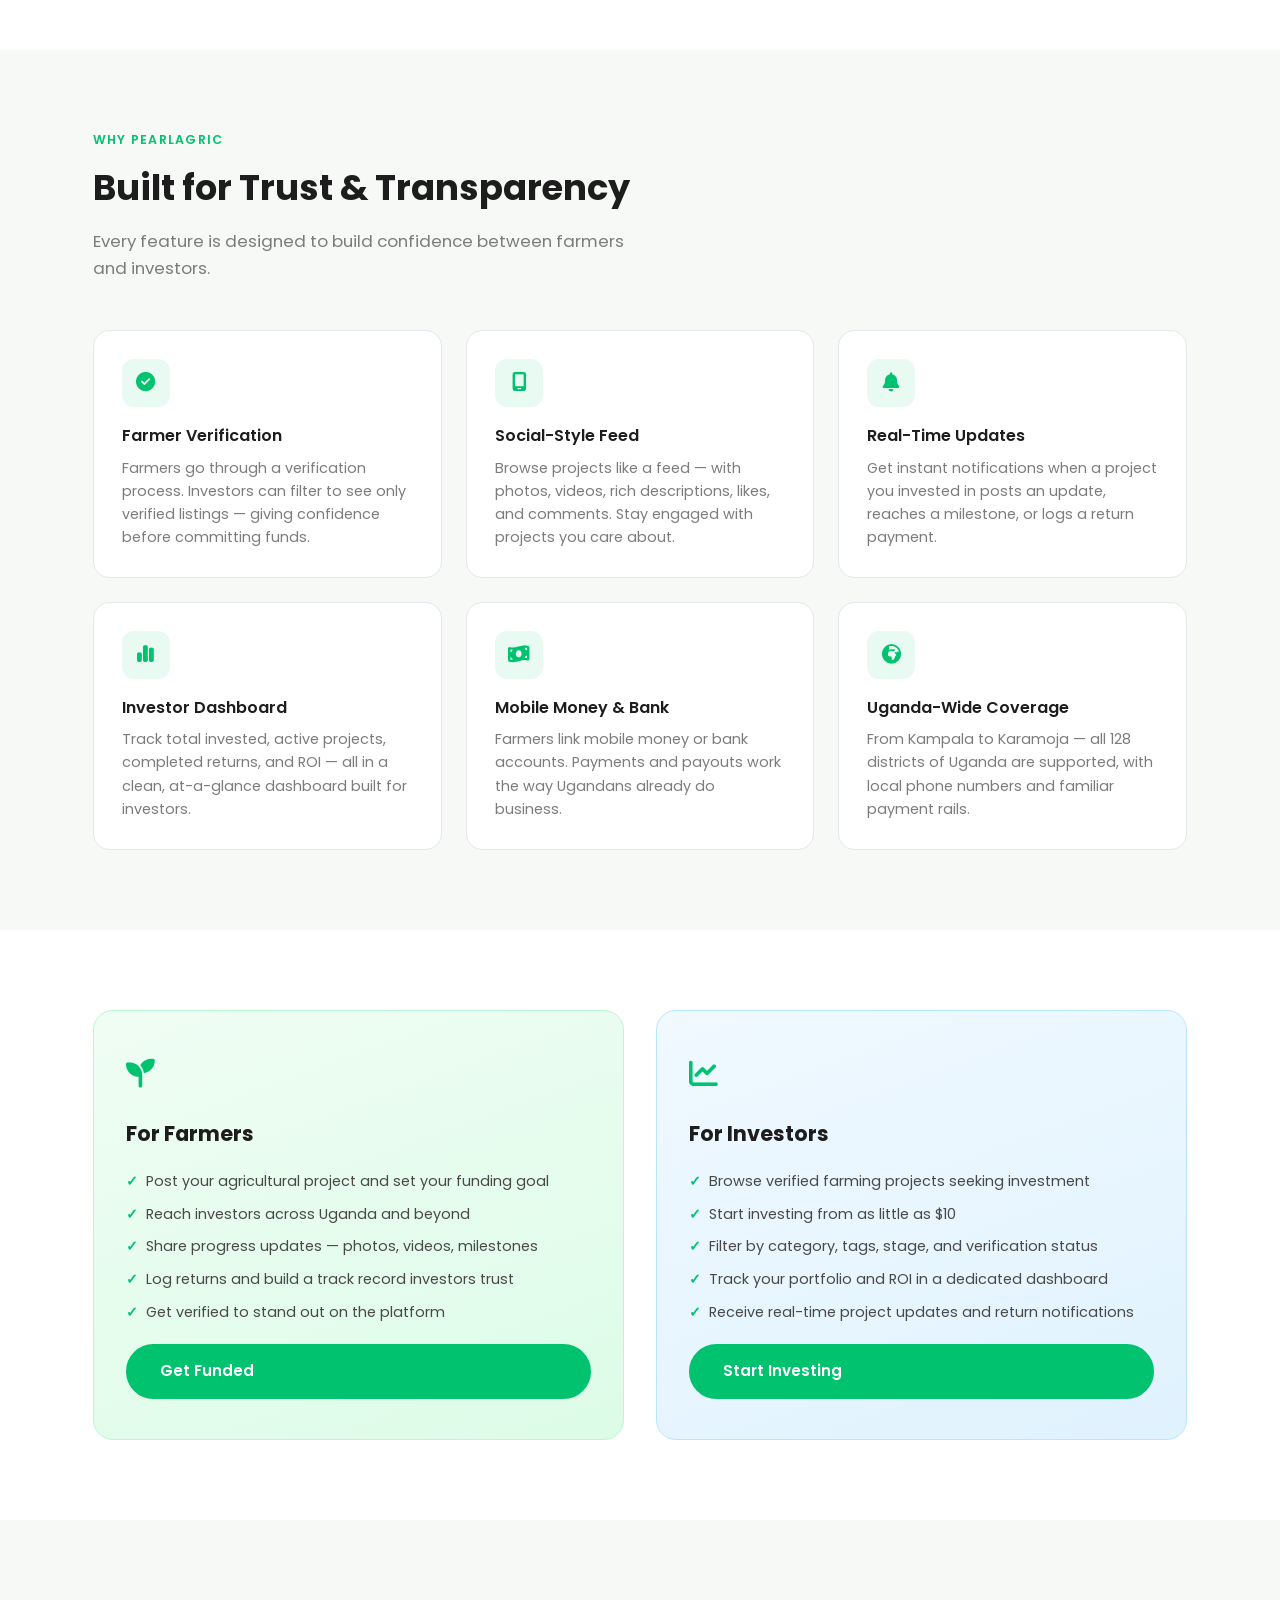
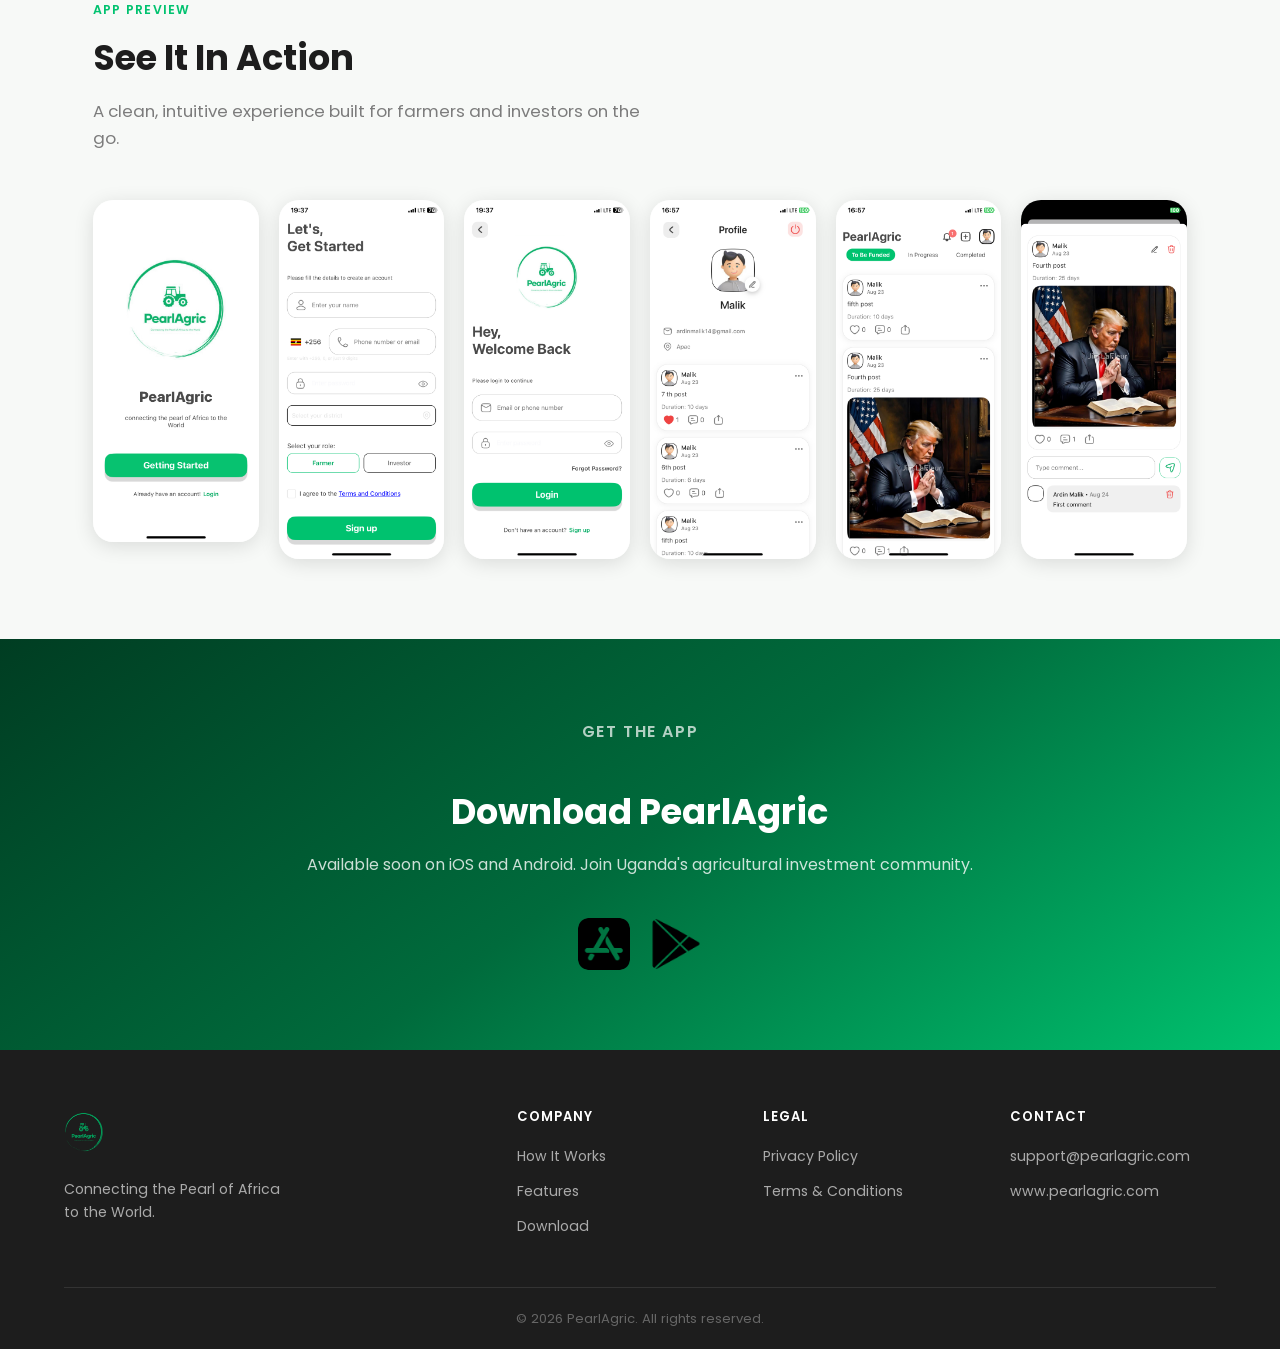
==== commit dba62556: "Add Privacy Policy and Terms & Conditions pages Created standalone legal pages sourced directly from" ====
--- a/index.html
+++ b/index.html
@@ -215,9 +215,8 @@
       <div class="footer-links">
         <h4>Legal</h4>
         <ul>
-          <li><a href="#">Privacy Policy</a></li>
-          <li><a href="#">Terms & Conditions</a></li>
-          <li><a href="#">Help Center</a></li>
+          <li><a href="privacy.html">Privacy Policy</a></li>
+          <li><a href="terms.html">Terms &amp; Conditions</a></li>
         </ul>
       </div>
       <div class="footer-links">
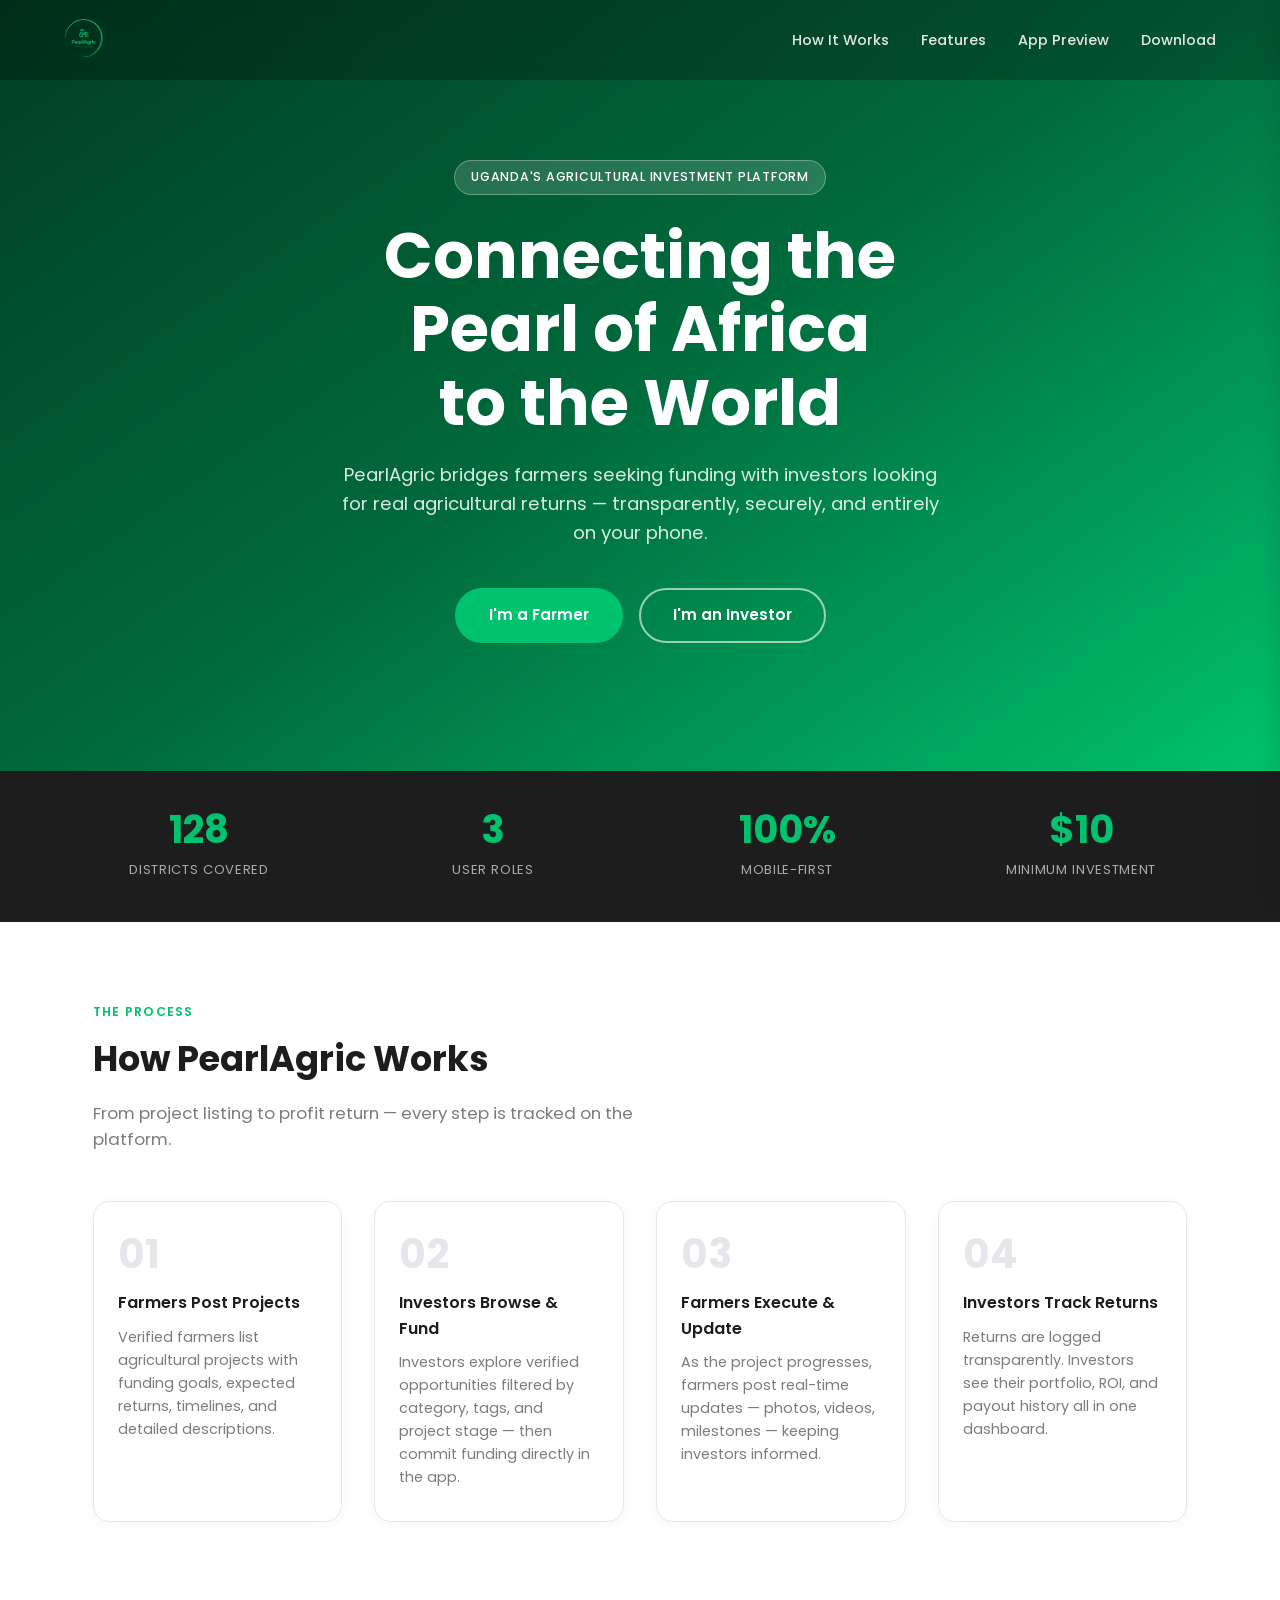
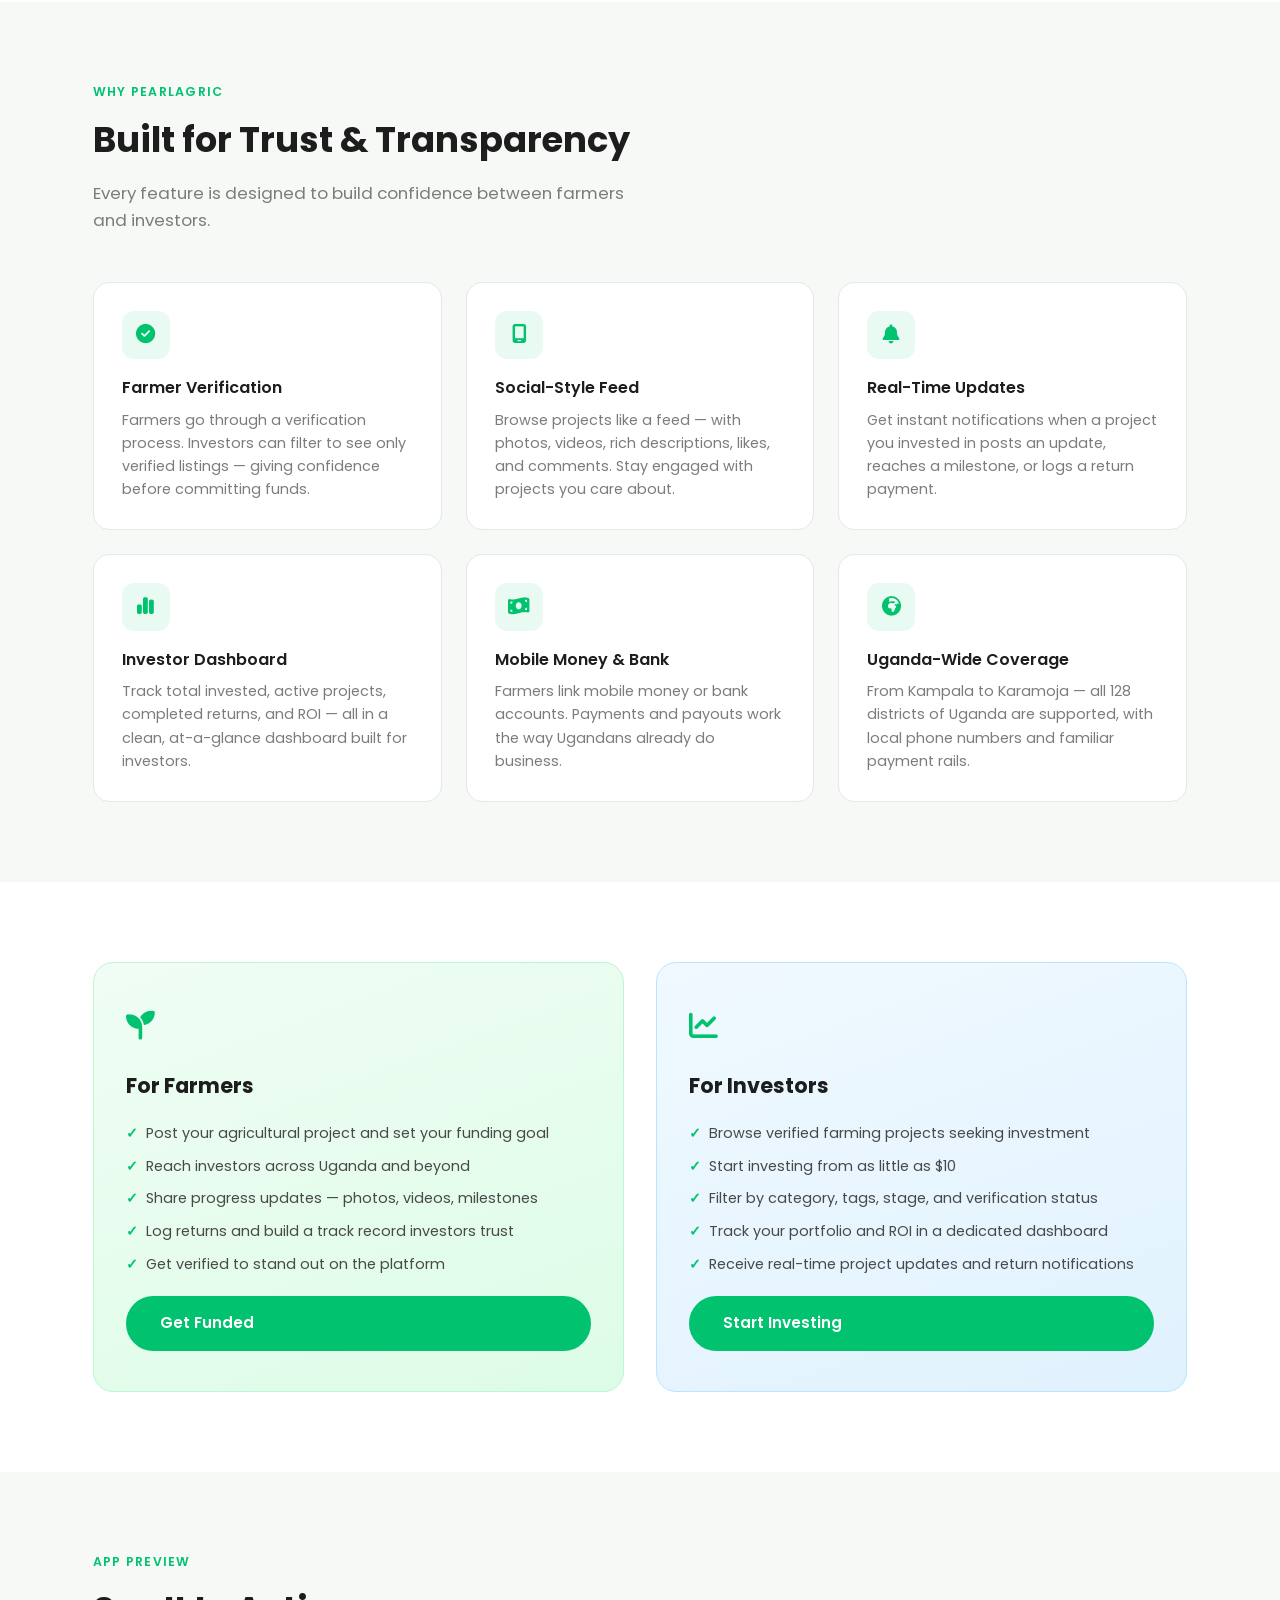
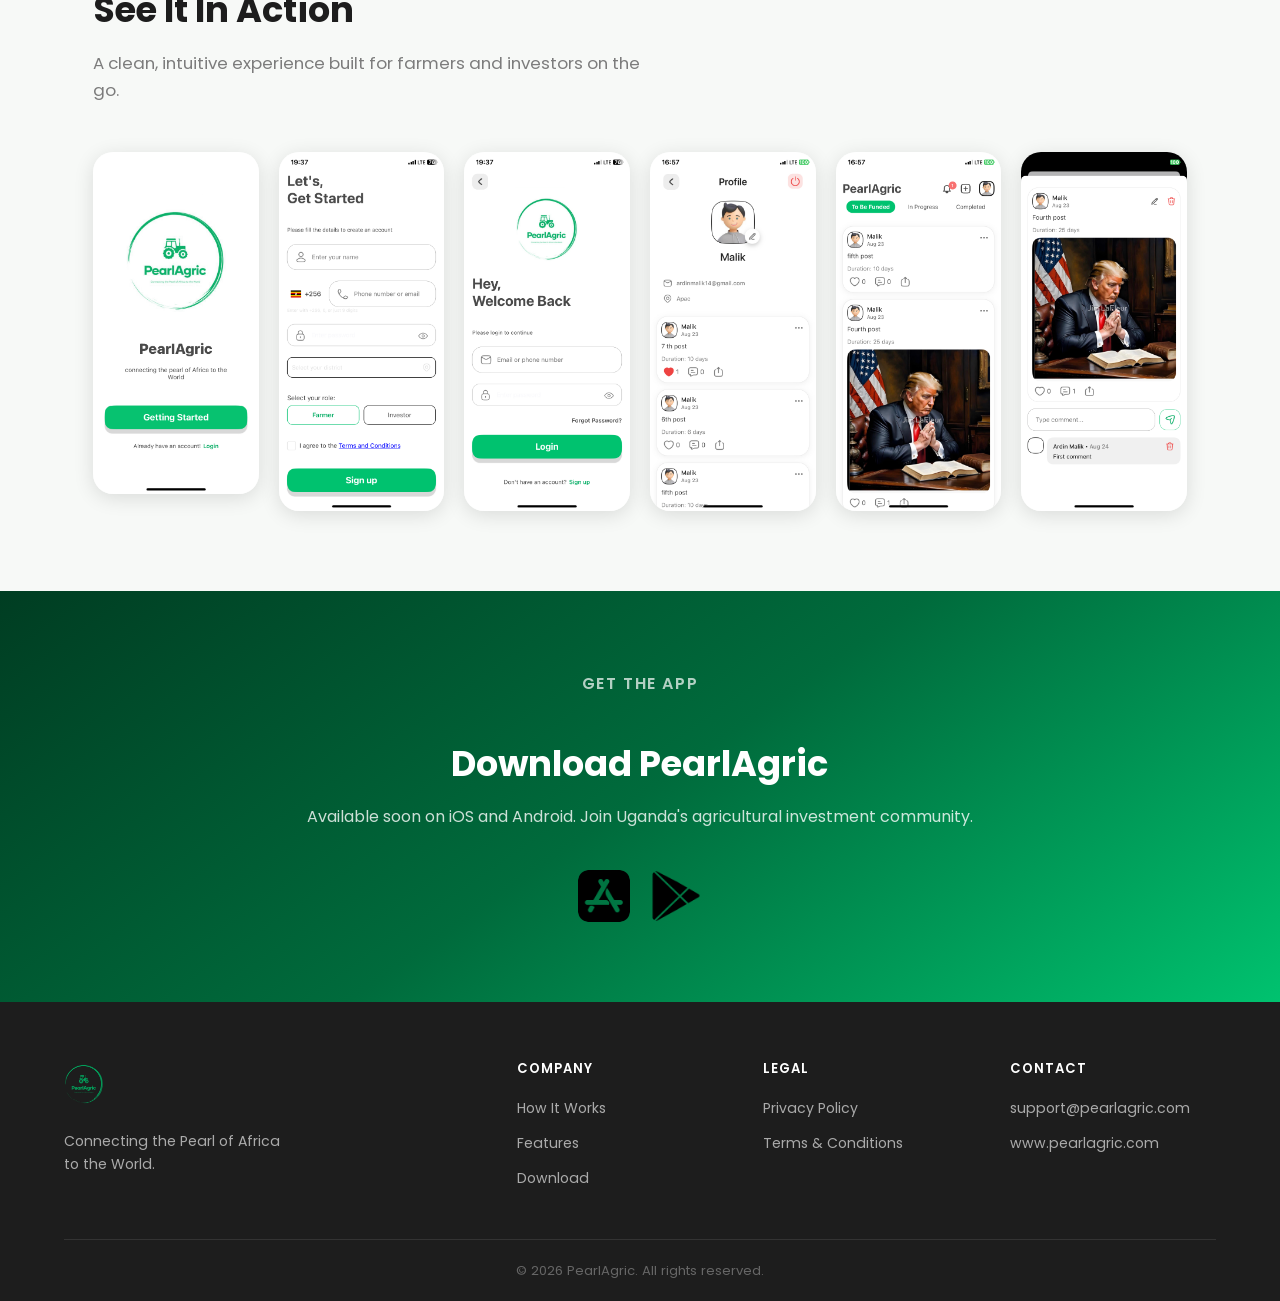
==== commit f332b66f: "Redesign navbar to transparent frosted glass with mobile drawer Overhauled the navbar with a modern " ====
--- a/index.html
+++ b/index.html
@@ -15,7 +15,7 @@
   <header class="navbar">
     <div class="container nav-content">
       <img src="images/logo.png" alt="PearlAgric Logo" class="logo"/>
-      <nav>
+      <nav class="desktop-nav">
         <ul>
           <li><a href="#how-it-works">How It Works</a></li>
           <li><a href="#features">Features</a></li>
@@ -23,8 +23,26 @@
           <li><a href="#download">Download</a></li>
         </ul>
       </nav>
+      <button class="nav-toggle" aria-label="Open menu" aria-expanded="false">
+        <i class="fa-solid fa-bars"></i>
+      </button>
     </div>
   </header>
+
+  <!-- Mobile Nav -->
+  <div class="mobile-nav-overlay"></div>
+  <nav class="mobile-nav" aria-label="Mobile navigation">
+    <div class="mobile-nav-header">
+      <img src="images/logo.png" alt="PearlAgric Logo" class="logo"/>
+      <button class="nav-close" aria-label="Close menu"><i class="fa-solid fa-xmark"></i></button>
+    </div>
+    <ul>
+      <li><a href="#how-it-works">How It Works</a></li>
+      <li><a href="#features">Features</a></li>
+      <li><a href="#screenshots">App Preview</a></li>
+      <li><a href="#download">Download</a></li>
+    </ul>
+  </nav>
 
   <!-- Hero -->
   <section class="hero">
@@ -232,28 +250,6 @@
     </div>
   </footer>
 
-  <script>
-    (function () {
-      const navbar = document.querySelector('.navbar');
-      let lastY = window.scrollY;
-      let ticking = false;
-
-      window.addEventListener('scroll', function () {
-        if (!ticking) {
-          window.requestAnimationFrame(function () {
-            const currentY = window.scrollY;
-            if (currentY > lastY && currentY > 80) {
-              navbar.classList.add('hidden');
-            } else {
-              navbar.classList.remove('hidden');
-            }
-            lastY = currentY;
-            ticking = false;
-          });
-          ticking = true;
-        }
-      }, { passive: true });
-    })();
-  </script>
+  <script src="nav.js"></script>
 </body>
 </html>
--- a/styles.css
+++ b/styles.css
@@ -26,14 +26,18 @@
 
 /* Navbar */
 .navbar {
-  background: #fff;
-  box-shadow: 0 1px 0 rgba(0,0,0,0.08);
+  background: rgba(0, 0, 0, 0.25);
+  backdrop-filter: blur(12px);
+  -webkit-backdrop-filter: blur(12px);
+  box-shadow: none;
   padding: 0.75rem 0;
-  position: sticky;
+  position: fixed;
   top: 0;
+  left: 0;
+  right: 0;
   z-index: 100;
   transform: translateY(0);
-  transition: transform 0.3s ease, box-shadow 0.3s ease;
+  transition: transform 0.3s ease;
 }
 
 .navbar.hidden {
@@ -62,7 +66,7 @@
 .nav-content a {
   font-size: 0.9rem;
   font-weight: 500;
-  color: #494949;
+  color: #e5e5e5;
   transition: color 0.2s;
 }
 
@@ -74,7 +78,7 @@
 .hero {
   background: linear-gradient(145deg, #003d22 0%, #006b3c 50%, #00C26F 100%);
   color: #fff;
-  padding: clamp(4rem, 12vw, 8rem) 2rem;
+  padding: clamp(6rem, 14vw, 10rem) 2rem clamp(4rem, 12vw, 8rem);
   text-align: center;
 }
 
@@ -527,9 +531,103 @@
   }
 }
 
+/* Mobile Nav */
+.nav-toggle {
+  display: none;
+  background: none;
+  border: none;
+  cursor: pointer;
+  font-size: 1.3rem;
+  color: #e5e5e5;
+  padding: 0.25rem 0.5rem;
+  line-height: 1;
+}
+
+.mobile-nav-overlay {
+  display: none;
+  position: fixed;
+  inset: 0;
+  background: rgba(0, 0, 0, 0.4);
+  z-index: 200;
+  opacity: 0;
+  transition: opacity 0.3s ease;
+}
+
+.mobile-nav-overlay.open {
+  display: block;
+  opacity: 1;
+}
+
+.mobile-nav {
+  position: fixed;
+  top: 0;
+  right: 0;
+  height: 100%;
+  width: min(320px, 85vw);
+  background: #fff;
+  z-index: 201;
+  padding: 1.5rem;
+  display: flex;
+  flex-direction: column;
+  gap: 2rem;
+  transform: translateX(100%);
+  transition: transform 0.3s ease;
+  box-shadow: -4px 0 24px rgba(0,0,0,0.1);
+}
+
+.mobile-nav.open {
+  transform: translateX(0);
+}
+
+.mobile-nav-header {
+  display: flex;
+  align-items: center;
+  justify-content: space-between;
+}
+
+.nav-close {
+  background: none;
+  border: none;
+  cursor: pointer;
+  font-size: 1.4rem;
+  color: #494949;
+  padding: 0.25rem;
+  line-height: 1;
+  transition: color 0.2s;
+}
+
+.nav-close:hover {
+  color: #00C26F;
+}
+
+.mobile-nav ul {
+  list-style: none;
+  display: flex;
+  flex-direction: column;
+  gap: 0;
+}
+
+.mobile-nav ul li a {
+  display: block;
+  padding: 1rem 0;
+  font-size: 1rem;
+  font-weight: 500;
+  color: #1D1D1D;
+  border-bottom: 1px solid #f0f0f0;
+  transition: color 0.2s;
+}
+
+.mobile-nav ul li a:hover {
+  color: #00C26F;
+}
+
 @media (max-width: 600px) {
-  .nav-content nav {
+  .desktop-nav {
     display: none;
+  }
+
+  .nav-toggle {
+    display: block;
   }
 
   .footer-content {
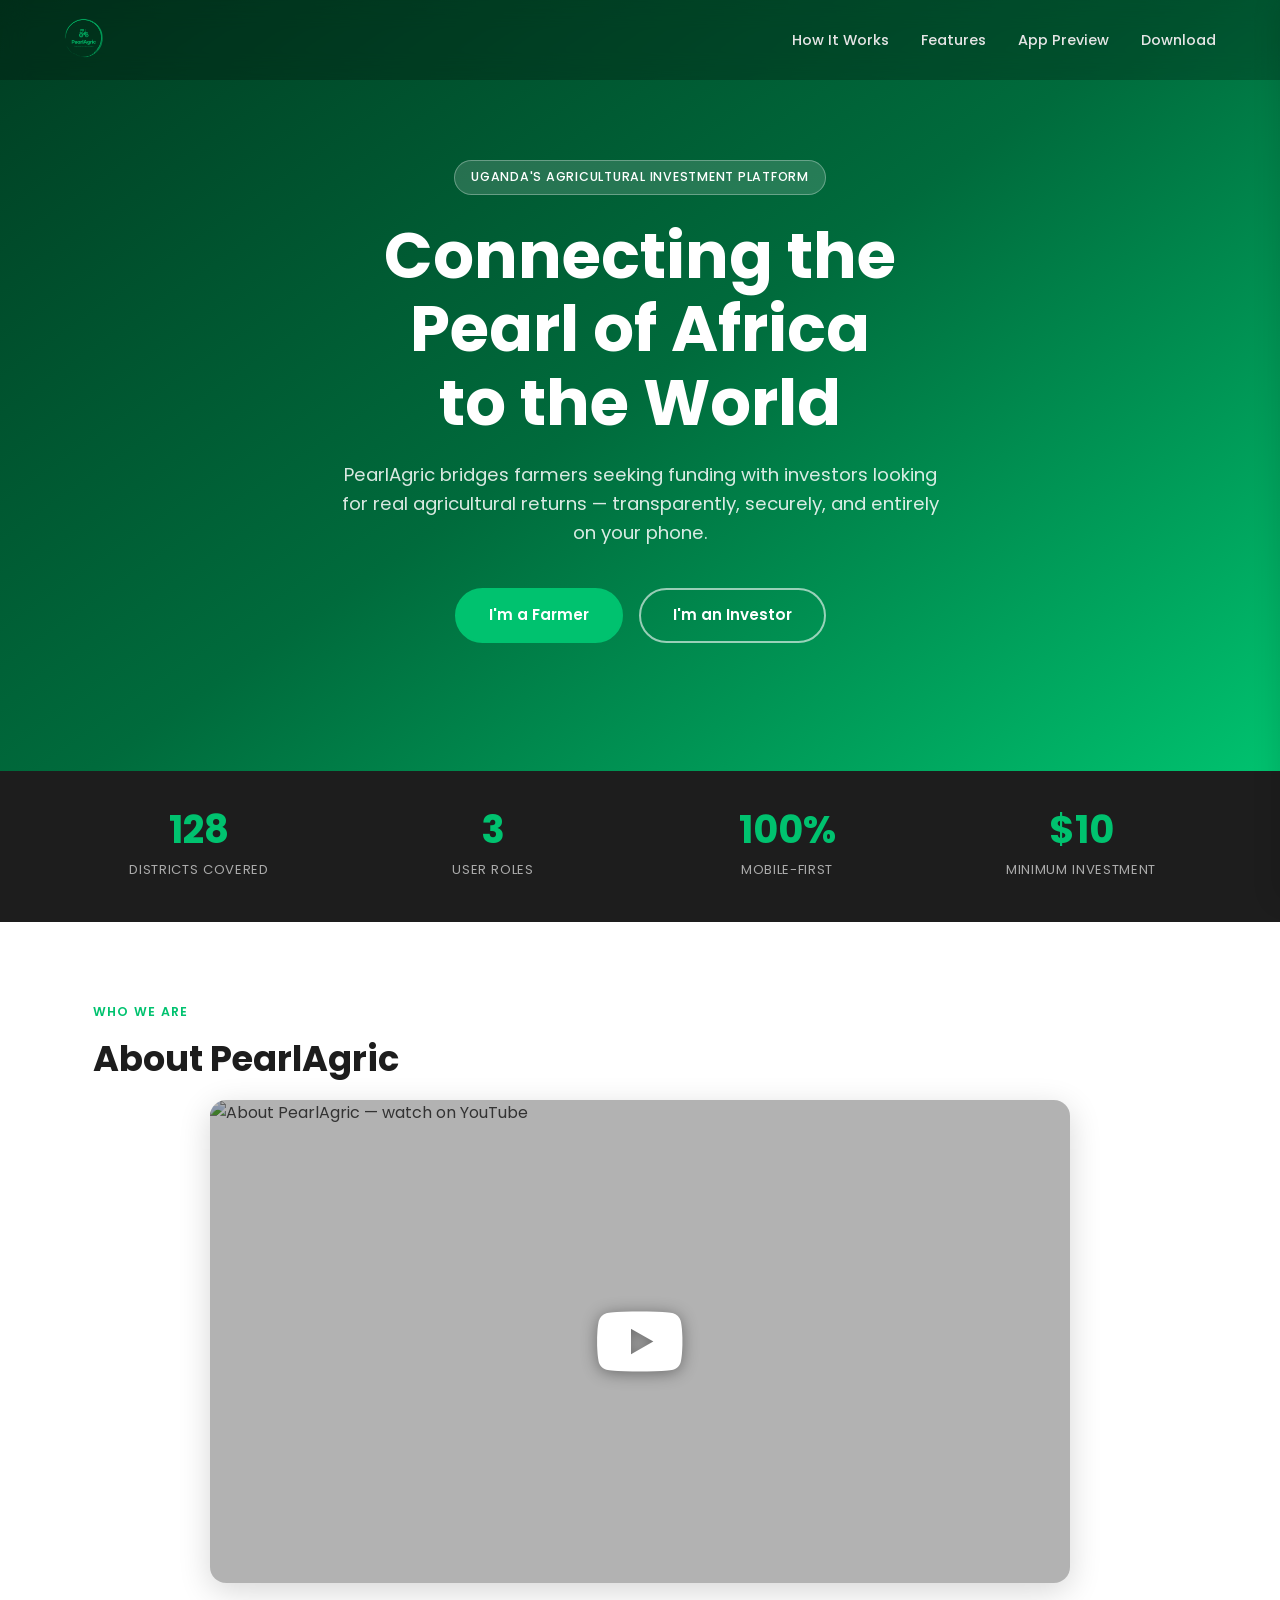
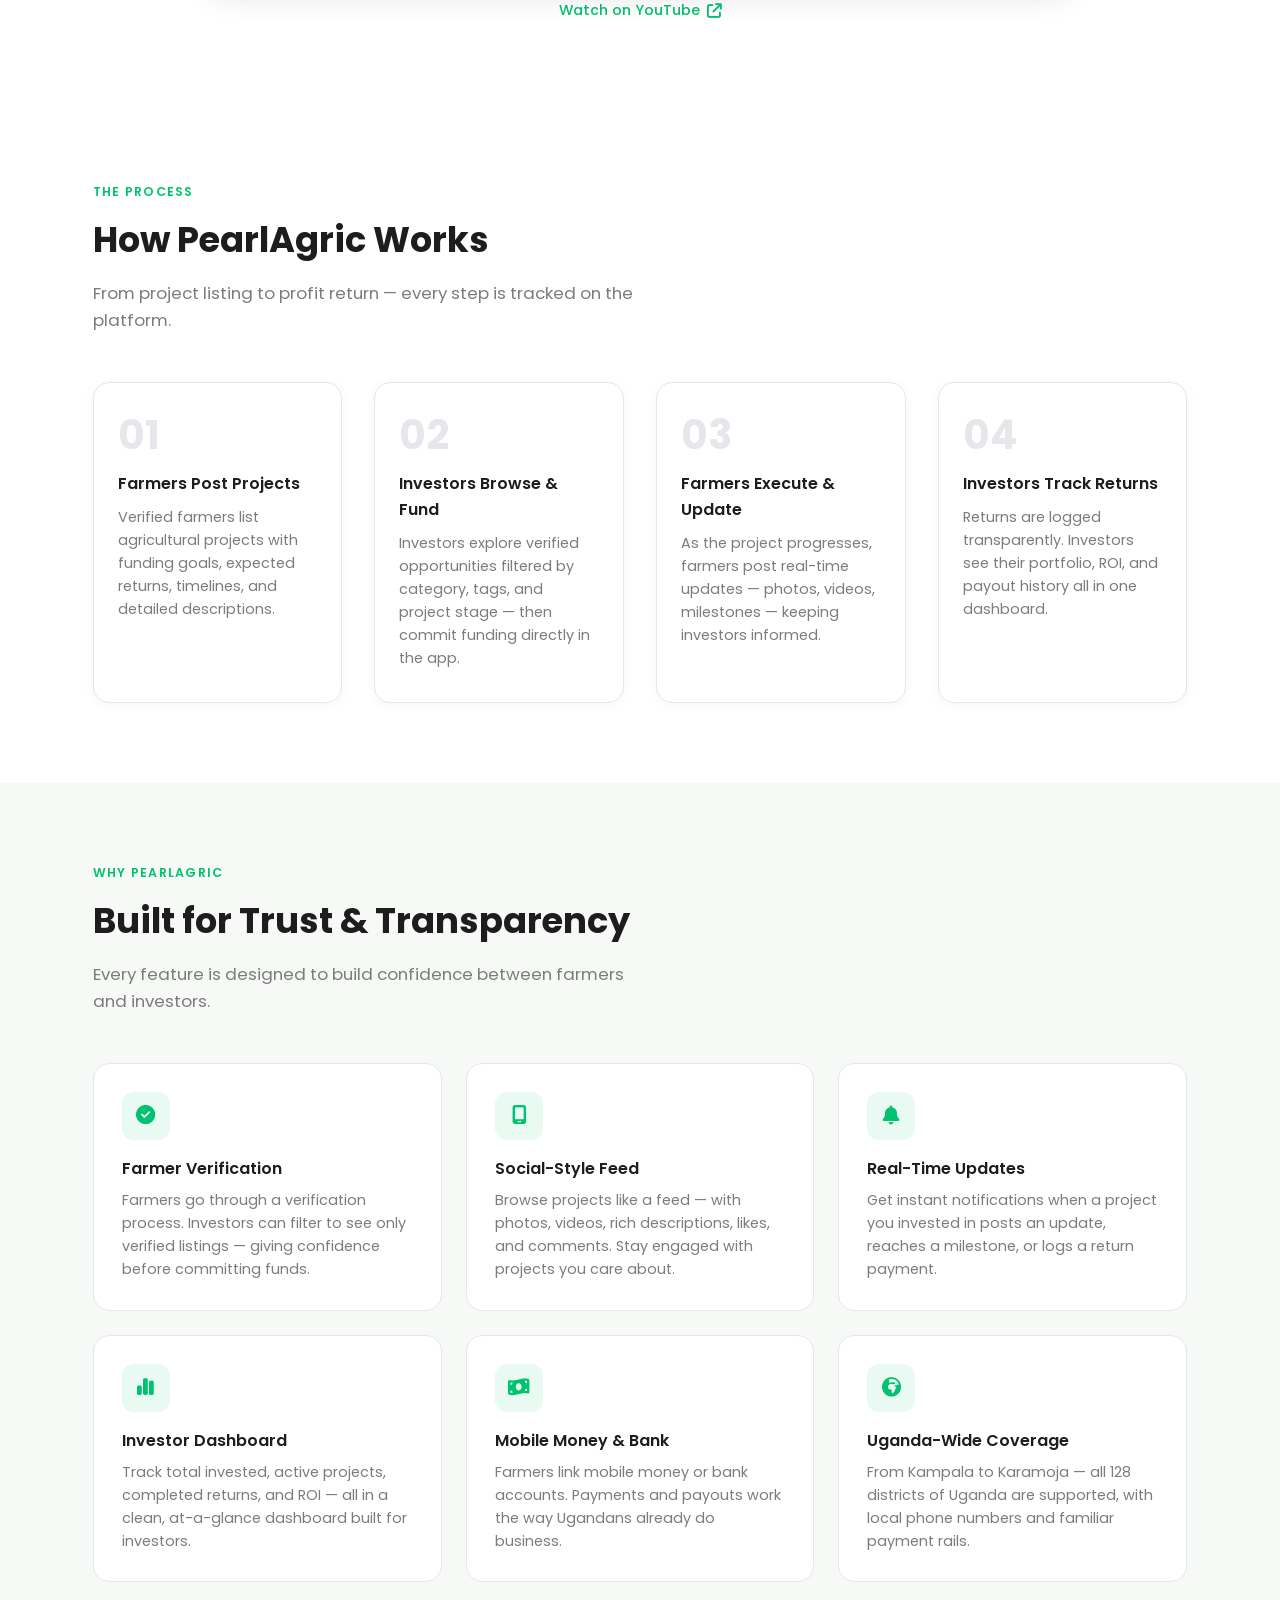
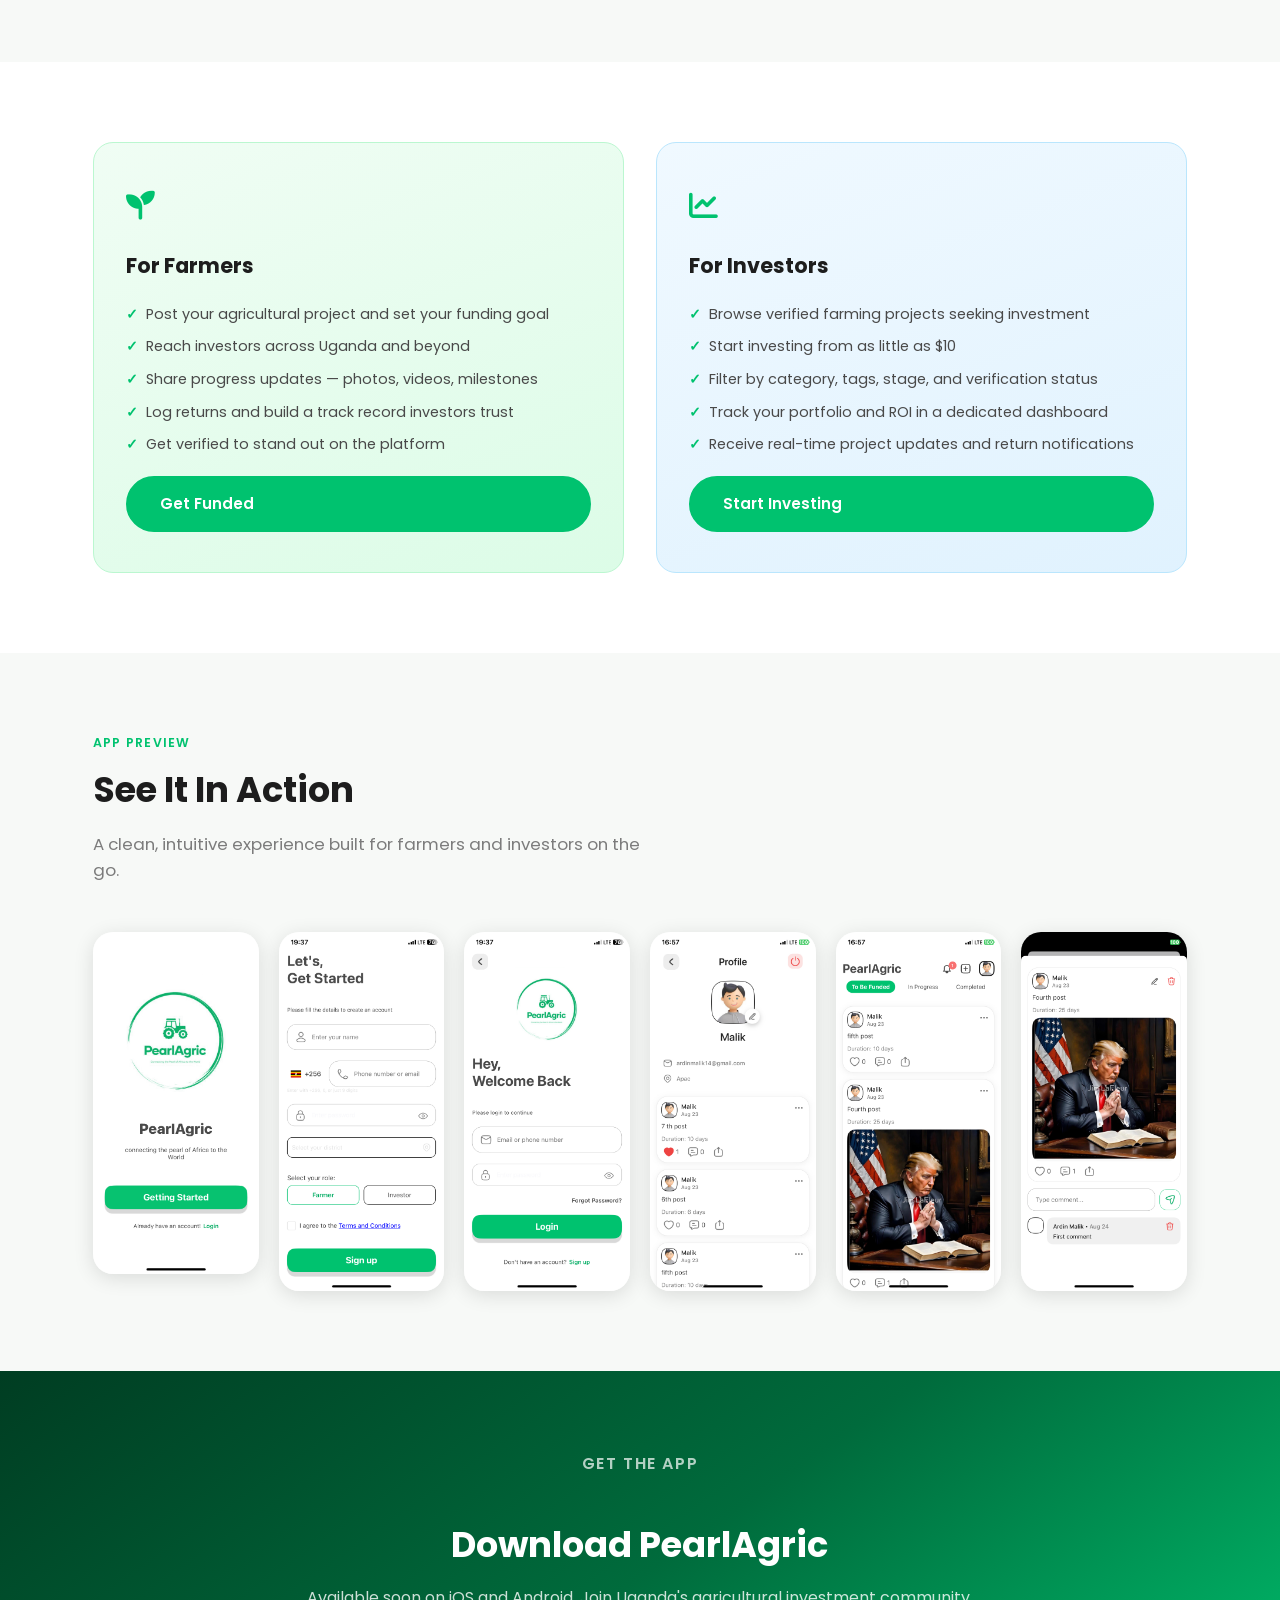
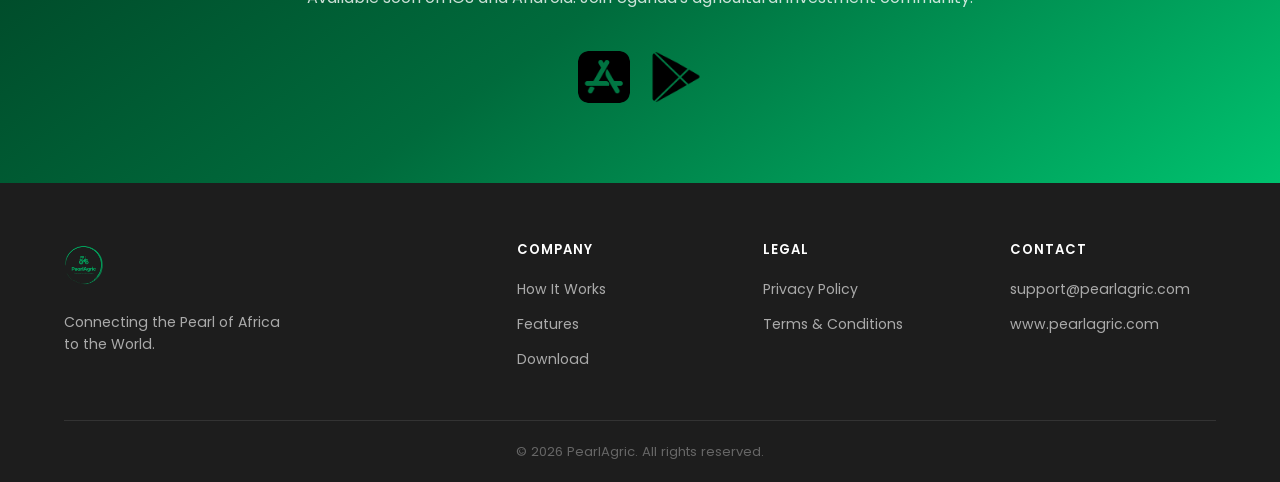
==== commit 42a7bbb1: "dded video in the landing page" ====
--- a/index.html
+++ b/index.html
@@ -76,6 +76,23 @@
         <span class="stat-number">$10</span>
         <span class="stat-label">Minimum Investment</span>
       </div>
+    </div>
+  </section>
+
+  <!-- About Video -->
+  <section class="section video-section">
+    <div class="container">
+      <p class="section-label">Who We Are</p>
+      <h2>About PearlAgric</h2>
+      <a href="https://youtu.be/78byqBpMTM4?si=EYbcaDO83P6EvYM3" target="_blank" rel="noopener noreferrer" class="video-thumbnail-link">
+        <div class="video-wrapper">
+          <img src="https://img.youtube.com/vi/78byqBpMTM4/maxresdefault.jpg" alt="About PearlAgric — watch on YouTube"/>
+          <div class="video-play-btn" aria-label="Watch on YouTube">
+            <i class="fa-brands fa-youtube"></i>
+          </div>
+        </div>
+        <p class="video-cta">Watch on YouTube <i class="fa-solid fa-arrow-up-right-from-square"></i></p>
+      </a>
     </div>
   </section>
 
--- a/styles.css
+++ b/styles.css
@@ -217,6 +217,73 @@
   margin-bottom: 3rem;
 }
 
+/* Video */
+.video-thumbnail-link {
+  display: block;
+  text-decoration: none;
+  max-width: 860px;
+  margin: 0 auto;
+}
+
+.video-wrapper {
+  position: relative;
+  padding-bottom: 56.25%;
+  height: 0;
+  border-radius: 16px;
+  overflow: hidden;
+  box-shadow: 0 8px 32px rgba(0,0,0,0.16);
+}
+
+.video-wrapper img {
+  position: absolute;
+  inset: 0;
+  width: 100%;
+  height: 100%;
+  object-fit: cover;
+  transition: transform 0.3s ease;
+}
+
+.video-thumbnail-link:hover .video-wrapper img {
+  transform: scale(1.03);
+}
+
+.video-play-btn {
+  position: absolute;
+  inset: 0;
+  display: flex;
+  align-items: center;
+  justify-content: center;
+  background: rgba(0,0,0,0.3);
+  transition: background 0.2s;
+}
+
+.video-thumbnail-link:hover .video-play-btn {
+  background: rgba(0,0,0,0.45);
+}
+
+.video-play-btn i {
+  font-size: 5rem;
+  color: #fff;
+  filter: drop-shadow(0 2px 8px rgba(0,0,0,0.4));
+  transition: transform 0.2s;
+}
+
+.video-thumbnail-link:hover .video-play-btn i {
+  transform: scale(1.1);
+}
+
+.video-cta {
+  text-align: center;
+  margin-top: 1rem;
+  font-size: 0.9rem;
+  font-weight: 500;
+  color: #00C26F;
+  display: flex;
+  align-items: center;
+  justify-content: center;
+  gap: 0.4rem;
+}
+
 /* How It Works */
 .steps-grid {
   display: grid;
